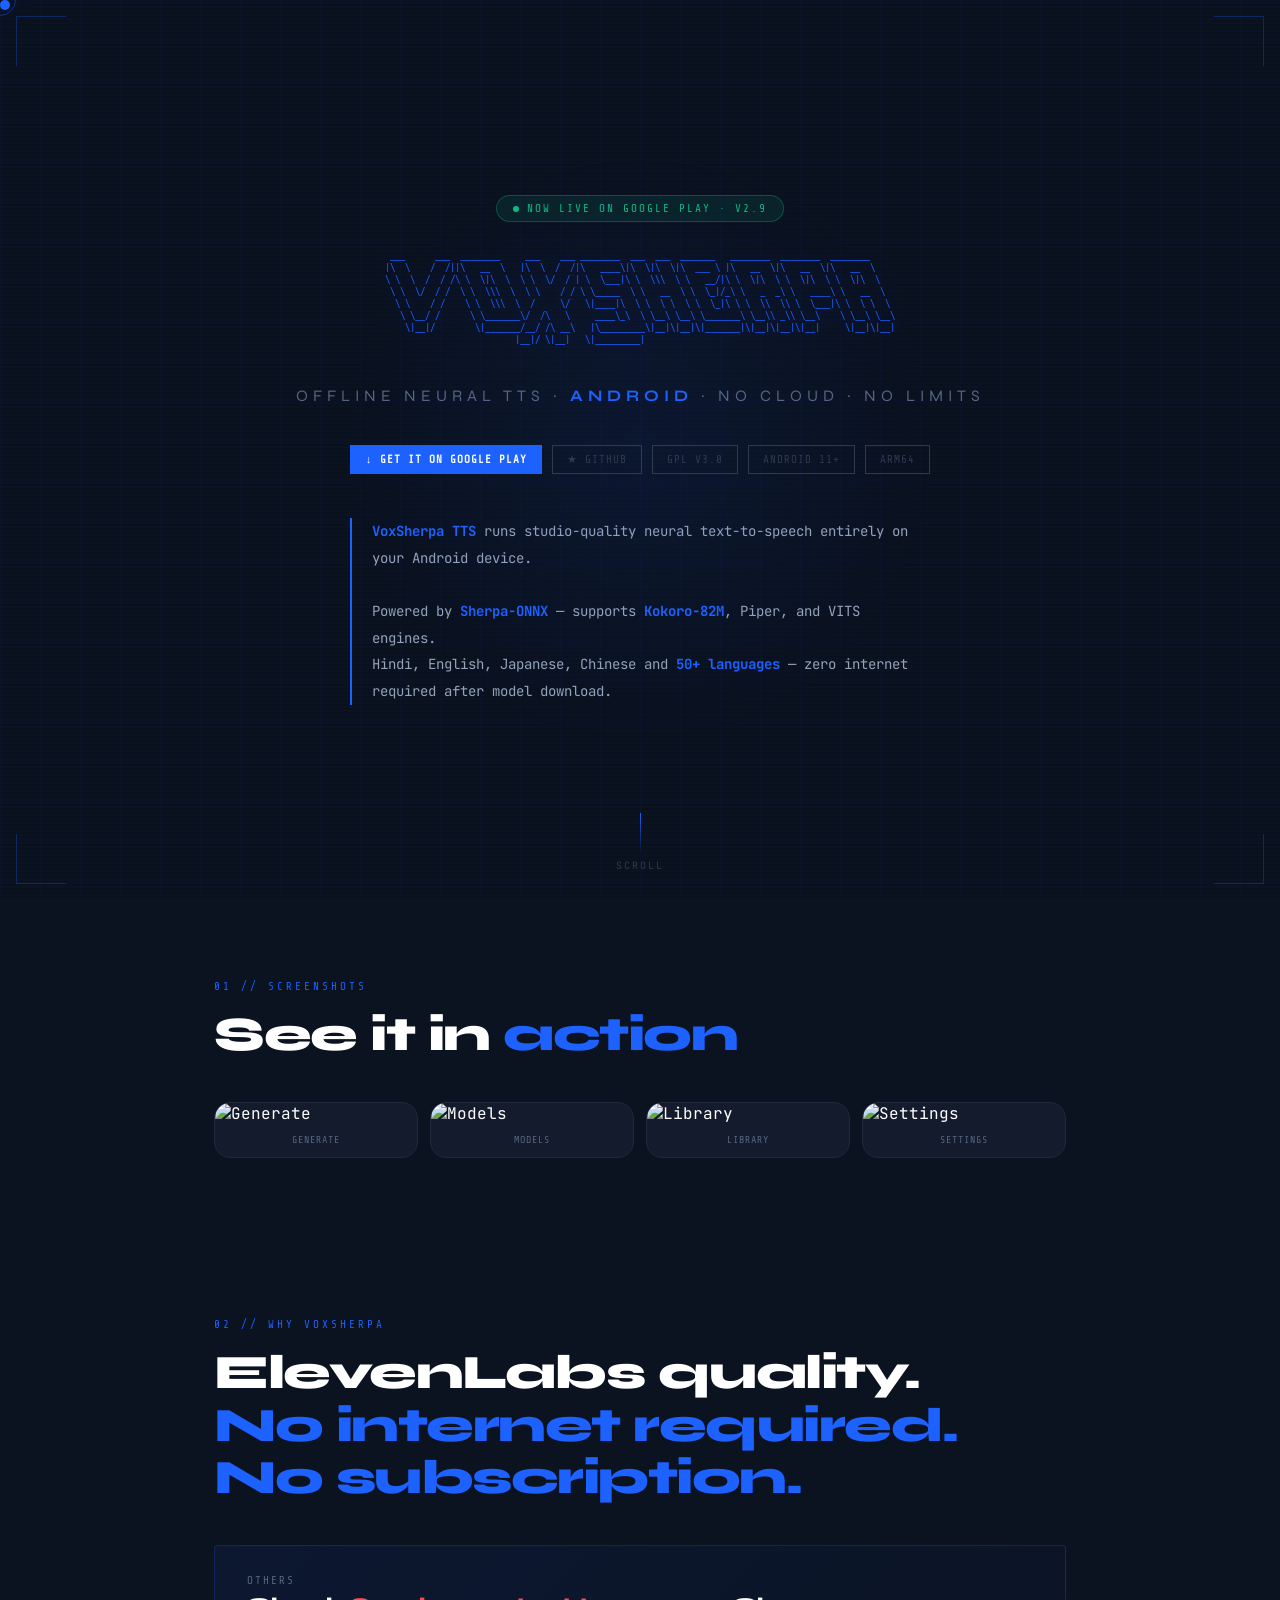
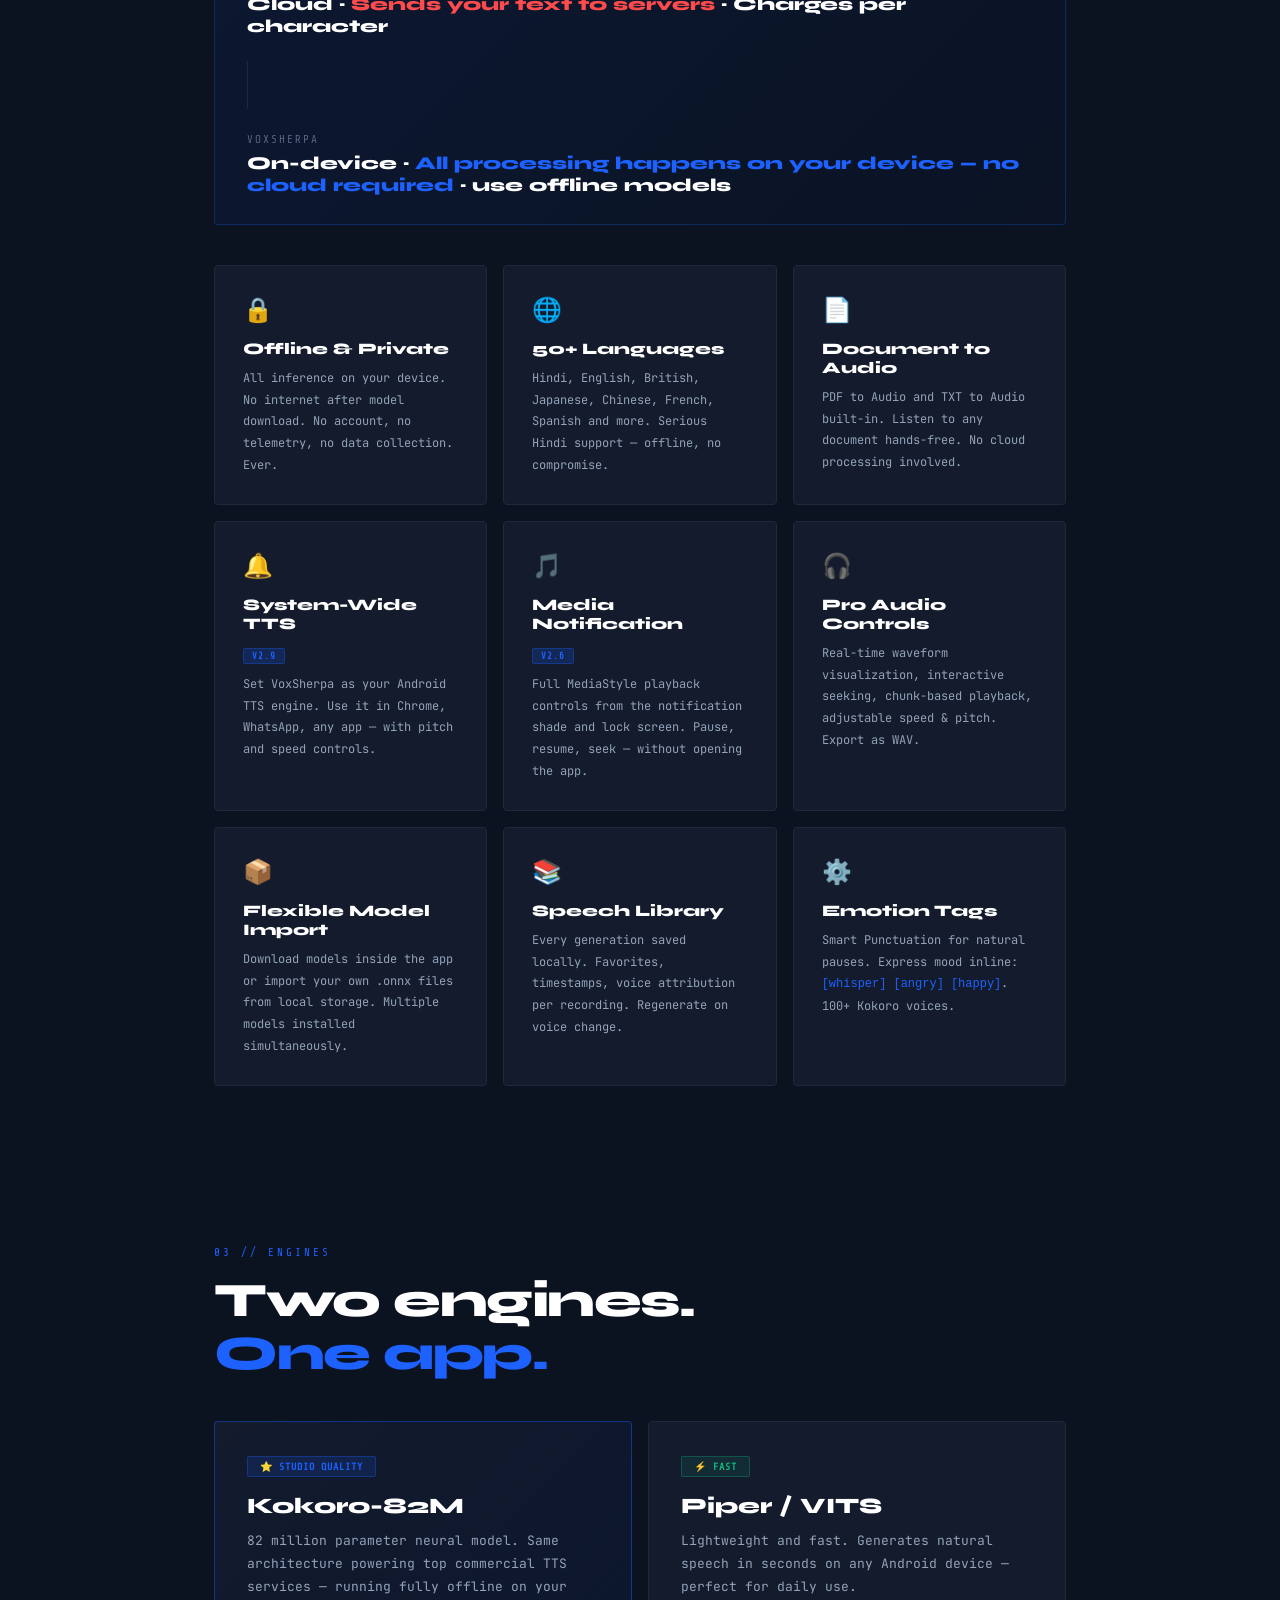
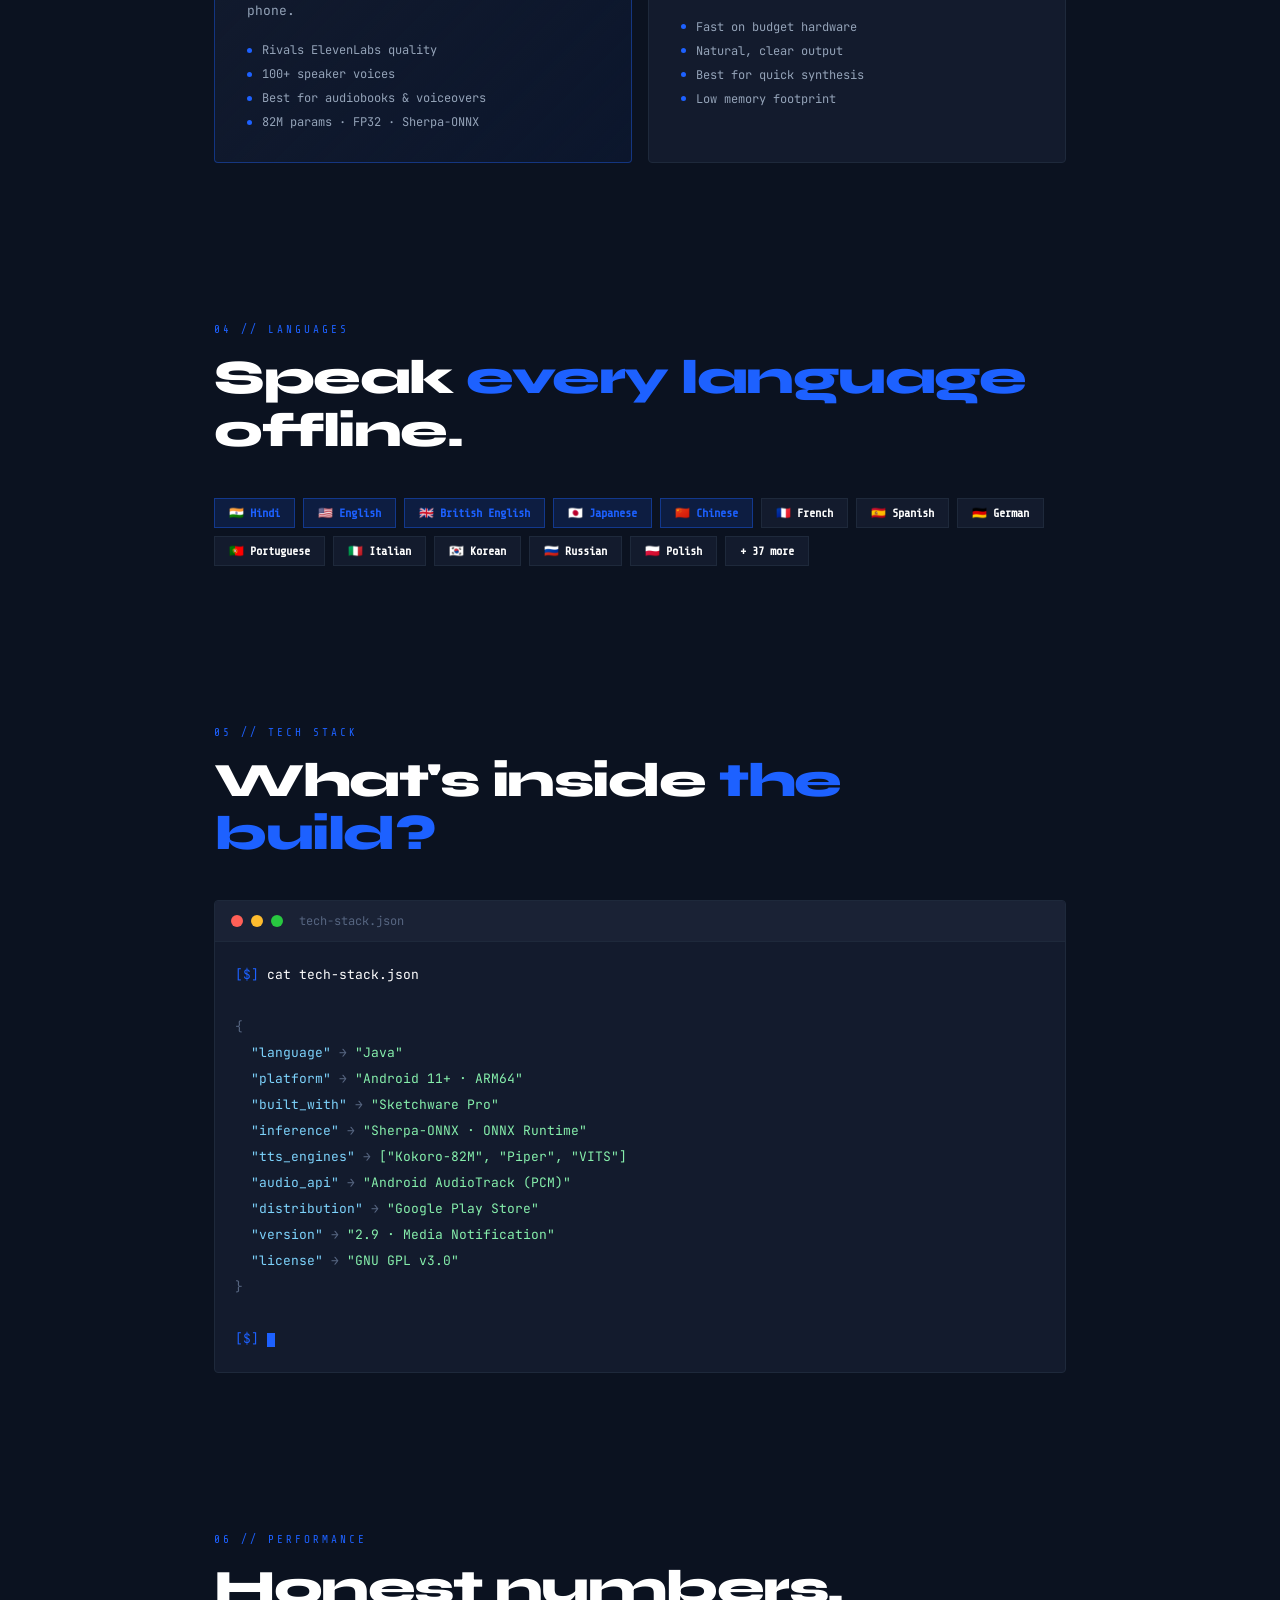
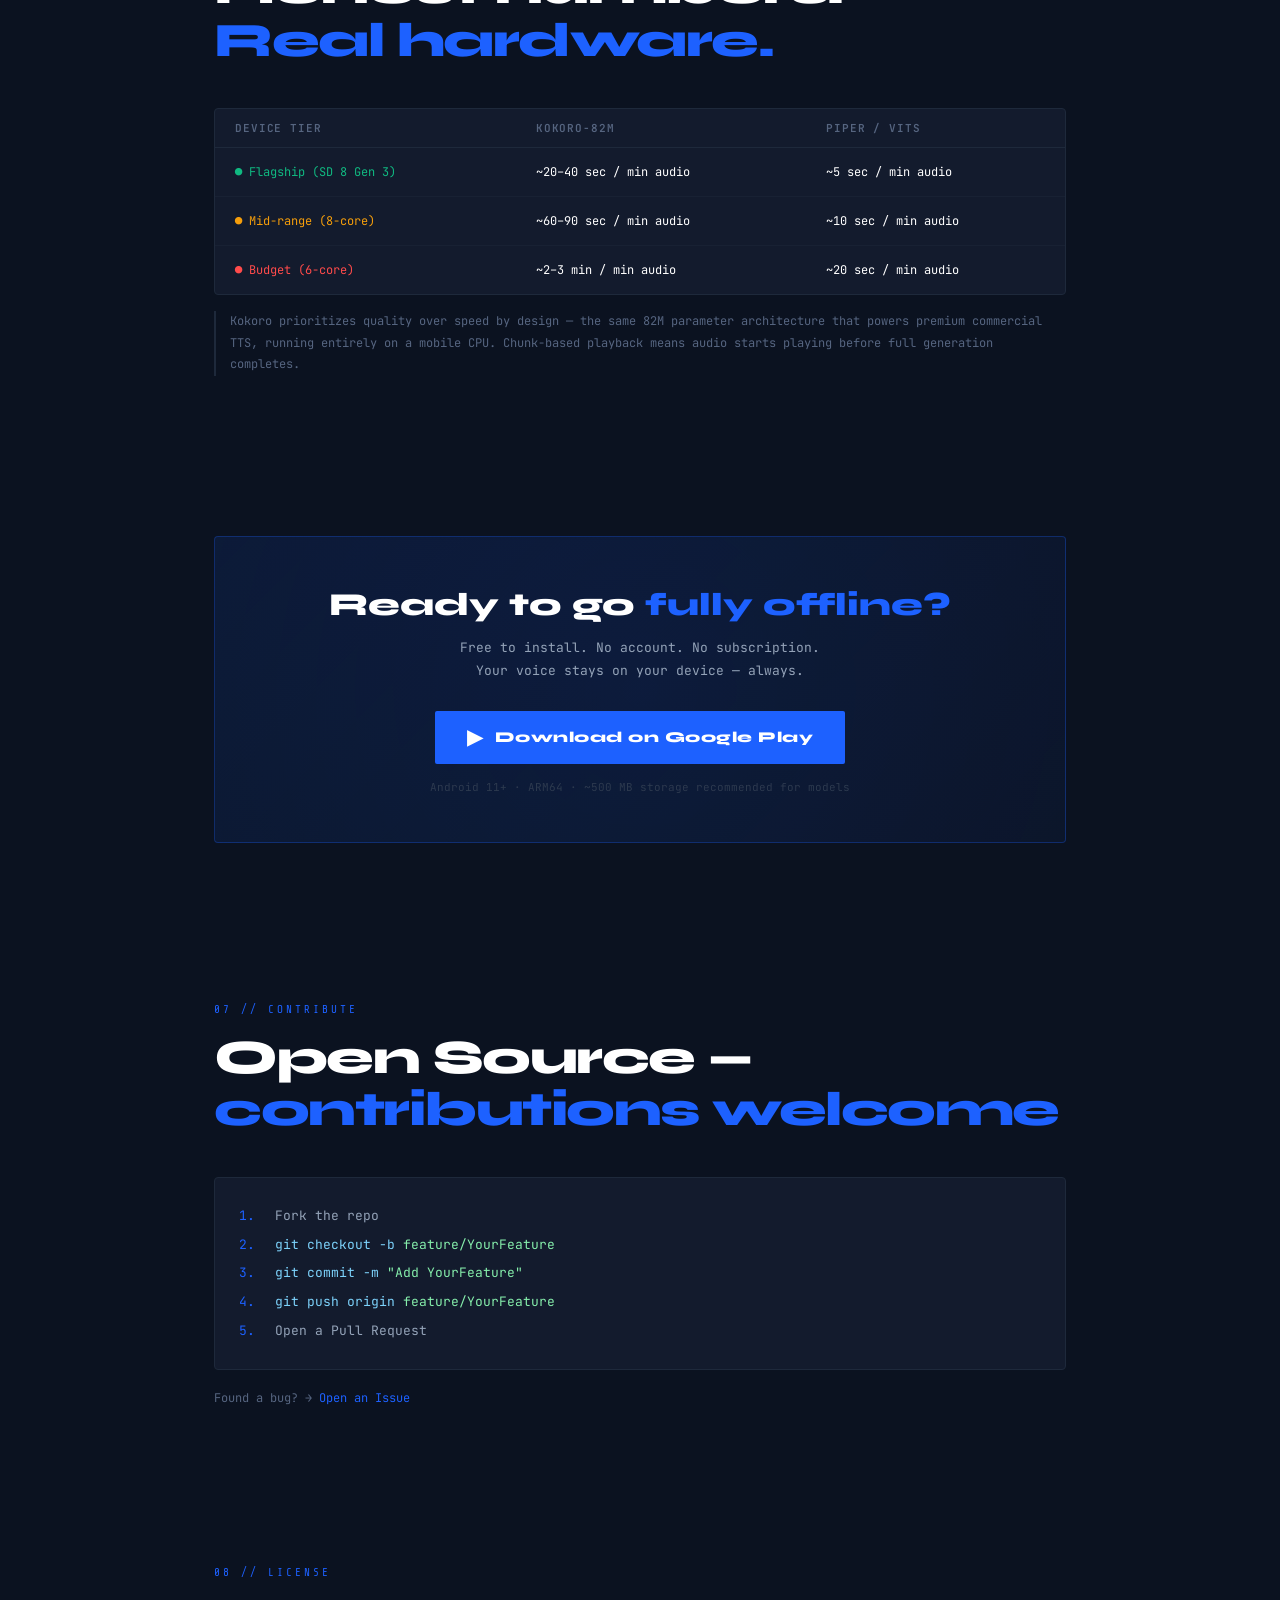
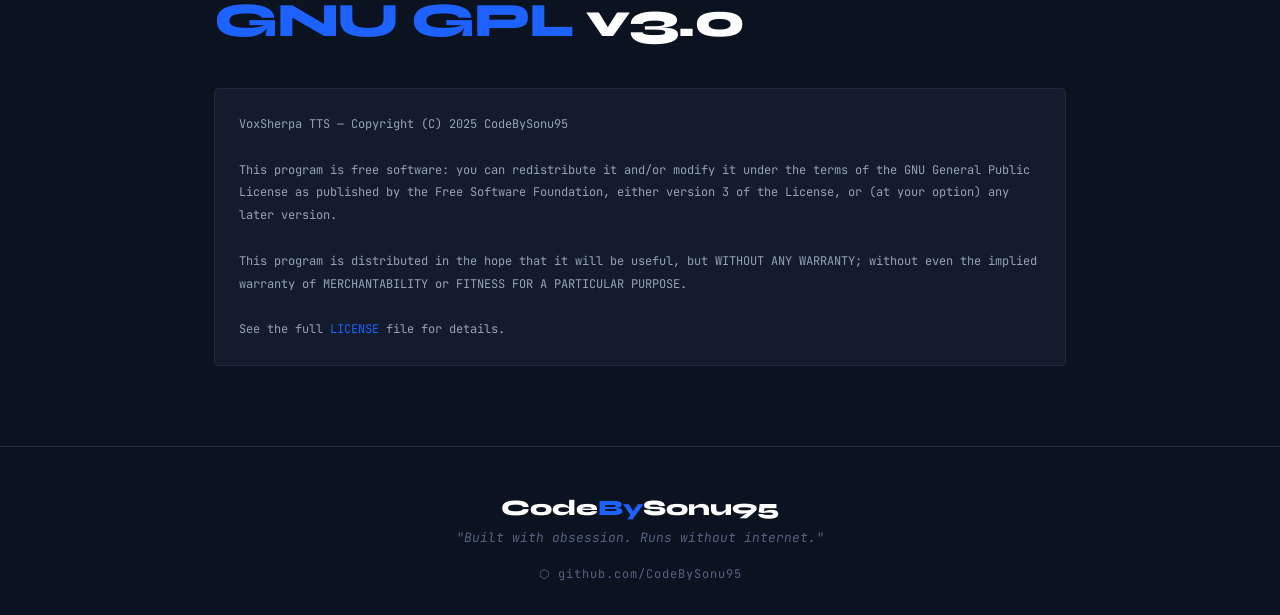
==== index.html @ 1a9b661a "Merge pull request #24 from CodeBySonu95/main Sync with main" ====
<!DOCTYPE html>
<html lang="en">
<head>
<meta charset="UTF-8">
<meta name="viewport" content="width=device-width, initial-scale=1.0">
<title>VoxSherpa TTS — Best Offline Neural TTS for Android</title>
<link href="https://fonts.googleapis.com/css2?family=Share+Tech+Mono&family=Syne:wght@400;700;800&family=JetBrains+Mono:wght@300;400;700&display=swap" rel="stylesheet">
<style>
  :root {
    --bg:         #0B1220;
    --bg2:        #131B2D;
    --surface:    #1A2235;
    --border:     #1E293B;
    --blue:       #1D61FF;
    --blue-dim:   rgba(29,97,255,0.15);
    --blue-glow:  0 0 24px rgba(29,97,255,0.4);
    --text:       #FFFFFF;
    --text-mid:   #94A3B8;
    --text-dim:   #566580;
    --text-dark:  #2D3A4F;
    --green:      #10b981;
    --amber:      #f59e0b;
  }

  * { margin:0; padding:0; box-sizing:border-box; }
  html { scroll-behavior:smooth; }

  body {
    background: var(--bg);
    color: var(--text);
    font-family: 'JetBrains Mono', monospace;
    overflow-x: hidden;
    cursor: none;
  }

  /* CURSOR */
  .cursor {
    width:10px; height:10px;
    background: var(--blue);
    border-radius:50%;
    position:fixed; pointer-events:none; z-index:9999;
    transition:transform 0.1s;
    box-shadow: var(--blue-glow);
  }
  .cursor-ring {
    width:32px; height:32px;
    border:1px solid rgba(29,97,255,0.4);
    border-radius:50%;
    position:fixed; pointer-events:none; z-index:9998;
    transition:all 0.15s ease;
  }

  /* GRID BG */
  body::before {
    content:'';
    position:fixed; inset:0;
    background-image:
      linear-gradient(rgba(29,97,255,0.04) 1px, transparent 1px),
      linear-gradient(90deg, rgba(29,97,255,0.04) 1px, transparent 1px);
    background-size:40px 40px;
    pointer-events:none; z-index:0;
  }

  /* SCANLINES */
  body::after {
    content:'';
    position:fixed; inset:0;
    background: repeating-linear-gradient(
      0deg, transparent, transparent 2px,
      rgba(0,0,0,0.05) 2px, rgba(0,0,0,0.05) 4px
    );
    pointer-events:none; z-index:1;
  }

  .container { max-width:900px; margin:0 auto; padding:0 24px; position:relative; z-index:2; }

  /* CORNERS */
  .corner { position:fixed; width:50px; height:50px; pointer-events:none; z-index:3; }
  .corner-tl { top:16px; left:16px;  border-top:1px solid rgba(29,97,255,0.3); border-left:1px solid rgba(29,97,255,0.3); }
  .corner-tr { top:16px; right:16px; border-top:1px solid rgba(29,97,255,0.3); border-right:1px solid rgba(29,97,255,0.3); }
  .corner-bl { bottom:16px; left:16px;  border-bottom:1px solid rgba(29,97,255,0.3); border-left:1px solid rgba(29,97,255,0.3); }
  .corner-br { bottom:16px; right:16px; border-bottom:1px solid rgba(29,97,255,0.3); border-right:1px solid rgba(29,97,255,0.3); }

  /* HERO */
  .hero {
    min-height:100vh;
    display:flex; flex-direction:column;
    align-items:center; justify-content:center;
    text-align:center; padding:60px 24px;
    position:relative; z-index:2;
  }
  .hero-glow {
    position:absolute;
    width:600px; height:600px;
    background:radial-gradient(circle, rgba(29,97,255,0.08) 0%, transparent 70%);
    top:50%; left:50%; transform:translate(-50%,-50%);
    pointer-events:none;
    animation:glowpulse 4s ease-in-out infinite;
  }
  @keyframes glowpulse {
    0%,100% { opacity:0.5; transform:translate(-50%,-50%) scale(1); }
    50%      { opacity:1;   transform:translate(-50%,-50%) scale(1.15); }
  }

  .ascii-art {
    font-family:'Share Tech Mono', monospace;
    font-size:clamp(5px, 1.1vw, 10px);
    color: var(--blue);
    line-height:1.2;
    text-shadow:0 0 12px rgba(29,97,255,0.6);
    white-space:pre;
    margin-bottom:28px;
    animation:flicker 9s ease-in-out infinite;
  }
  @keyframes flicker {
    0%,94%,100% { opacity:1; }
    95% { opacity:0.3; }
    96% { opacity:1; }
    97% { opacity:0.5; }
    98% { opacity:1; }
  }

  /* PLAY STORE LIVE PILL */
  .live-pill {
    display:inline-flex; align-items:center; gap:8px;
    background:rgba(16,185,129,0.1); border:1px solid rgba(16,185,129,0.3);
    color:var(--green); padding:6px 16px; border-radius:100px;
    font-size:11px; letter-spacing:2px; text-transform:uppercase;
    font-family:'Share Tech Mono',monospace;
    margin-bottom:28px;
  }
  .live-dot {
    width:6px; height:6px; border-radius:50%; background:var(--green);
    animation: livepulse 1.5s ease-in-out infinite;
  }
  @keyframes livepulse {
    0%,100% { opacity:1; transform:scale(1); box-shadow:0 0 0 0 rgba(16,185,129,0.4); }
    50%      { opacity:0.8; transform:scale(1.2); box-shadow:0 0 0 4px rgba(16,185,129,0); }
  }

  .tagline {
    font-family:'Syne', sans-serif;
    font-size:clamp(12px, 2.2vw, 16px);
    font-weight:400; color:var(--text-dim);
    letter-spacing:5px; text-transform:uppercase;
    margin-bottom:40px;
  }
  .tagline span { color:var(--blue); font-weight:700; }

  .badges { display:flex; flex-wrap:wrap; gap:10px; justify-content:center; margin-bottom:44px; }
  .badge {
    padding:7px 14px;
    border:1px solid var(--blue);
    color:var(--blue);
    font-family:'Share Tech Mono', monospace;
    font-size:11px; letter-spacing:1px; text-transform:uppercase;
    transition:all 0.3s; position:relative; overflow:hidden; background:transparent;
    text-decoration:none; display:inline-block;
  }
  .badge::before { content:''; position:absolute; inset:0; background:var(--blue); opacity:0; transition:opacity 0.3s; }
  .badge:hover::before { opacity:0.12; }
  .badge:hover { transform:translateY(-2px); box-shadow:var(--blue-glow); }
  .badge-primary {
    background:var(--blue); color:#fff; border-color:var(--blue);
    font-weight:700;
  }
  .badge-primary:hover { background:#1450e0; box-shadow:var(--blue-glow); }
  .badge-dim { border-color:var(--text-dark); color:var(--text-dark); }
  .badge-dim:hover { border-color:var(--blue); color:var(--blue); }
  .badge span { position:relative; z-index:1; }

  .hero-desc {
    max-width:580px; font-size:14px; line-height:1.9;
    color:var(--text-mid);
    border-left:2px solid var(--blue);
    padding-left:20px; text-align:left;
  }
  .hero-desc strong { color:var(--blue); }

  .scroll-hint {
    position:absolute; bottom:28px; left:50%; transform:translateX(-50%);
    display:flex; flex-direction:column; align-items:center; gap:6px;
    color:var(--text-dark); font-size:10px; letter-spacing:2px;
    animation:bounce 2s ease-in-out infinite;
  }
  @keyframes bounce { 0%,100%{transform:translateX(-50%) translateY(0)} 50%{transform:translateX(-50%) translateY(6px)} }
  .scroll-line { width:1px; height:40px; background:linear-gradient(to bottom, var(--blue), transparent); }

  /* SECTIONS */
  section { padding:80px 0; }
  .section-label {
    font-family:'Share Tech Mono', monospace;
    font-size:11px; color:var(--blue);
    letter-spacing:3px; text-transform:uppercase;
    margin-bottom:16px;
  }
  .section-title {
    font-family:'Syne', sans-serif;
    font-size:clamp(28px, 5vw, 48px);
    font-weight:800; letter-spacing:-1.5px;
    line-height:1.1; margin-bottom:40px;
  }
  .hl { color:var(--blue); }

  /* VS BANNER */
  .vs-banner {
    background: linear-gradient(135deg, rgba(29,97,255,0.08), rgba(29,97,255,0.02));
    border:1px solid rgba(29,97,255,0.25); border-radius:4px;
    padding:28px 32px; margin-bottom:40px;
    display:flex; align-items:center; gap:24px;
    flex-wrap:wrap;
  }
  .vs-label { font-family:'Share Tech Mono',monospace; font-size:11px; color:var(--text-dim); letter-spacing:2px; text-transform:uppercase; margin-bottom:6px; }
  .vs-val { font-family:'Syne',sans-serif; font-size:18px; font-weight:800; color:var(--text); }
  .vs-val span { color:var(--blue); }
  .vs-divider { width:1px; height:48px; background:var(--border); flex-shrink:0; }
  @media(max-width:600px){ .vs-divider{display:none;} .vs-banner{gap:16px;} }

  /* FEATURES */
  .features-grid { display:grid; grid-template-columns:repeat(auto-fit,minmax(260px,1fr)); gap:16px; }
  .feature-card {
    background:var(--bg2); border:1px solid var(--border);
    border-radius:4px; padding:28px;
    transition:border-color 0.3s, transform 0.3s;
    position:relative; overflow:hidden;
  }
  .feature-card::before {
    content:''; position:absolute; top:0; left:0; right:0; height:2px;
    background:linear-gradient(90deg, transparent, var(--blue), transparent);
    opacity:0; transition:opacity 0.3s;
  }
  .feature-card:hover { border-color:rgba(29,97,255,0.5); transform:translateY(-4px); }
  .feature-card:hover::before { opacity:1; }
  .feature-icon { font-size:24px; margin-bottom:14px; }
  .feature-title { font-family:'Syne',sans-serif; font-size:16px; font-weight:800; margin-bottom:10px; color:var(--text); }
  .feature-desc { font-size:12px; color:var(--text-mid); line-height:1.8; }
  .feature-new {
    display:inline-block; font-size:9px; font-weight:700; letter-spacing:1px;
    text-transform:uppercase; background:rgba(29,97,255,0.2); color:var(--blue);
    border:1px solid rgba(29,97,255,0.3); padding:2px 8px; border-radius:2px;
    margin-bottom:10px; font-family:'Share Tech Mono',monospace;
  }

  /* SCREENSHOTS */
  .screenshots-grid {
    display:grid;
    grid-template-columns:repeat(4,1fr);
    gap:12px;
    margin-top:8px;
  }
  @media(max-width:640px){ .screenshots-grid { grid-template-columns:repeat(2,1fr); } }
  .screenshot-frame {
    background:var(--bg2); border:1px solid var(--border);
    border-radius:16px; overflow:hidden;
    transition:transform 0.3s, border-color 0.3s, box-shadow 0.3s;
  }
  .screenshot-frame:hover {
    transform:translateY(-6px) scale(1.02);
    border-color:rgba(29,97,255,0.5);
    box-shadow:0 20px 40px rgba(0,0,0,0.4), 0 0 30px rgba(29,97,255,0.15);
  }
  .screenshot-frame img { width:100%; display:block; }
  .screenshot-label {
    text-align:center; padding:10px 6px 12px;
    font-size:10px; color:var(--text-dim);
    font-family:'Share Tech Mono',monospace;
    letter-spacing:1px; text-transform:uppercase;
  }

  /* TERMINAL */
  .terminal {
    background:var(--bg2); border:1px solid var(--border);
    border-radius:4px; overflow:hidden;
    font-family:'JetBrains Mono', monospace; font-size:13px;
  }
  .terminal-header {
    background:var(--surface); padding:12px 16px;
    display:flex; align-items:center; gap:8px;
    border-bottom:1px solid var(--border);
  }
  .dot { width:12px; height:12px; border-radius:50%; }
  .dot-r { background:#FF5F57; }
  .dot-y { background:#FEBC2E; }
  .dot-g { background:#28C840; }
  .terminal-title { margin-left:8px; font-size:12px; color:var(--text-dim); }
  .terminal-body { padding:20px; line-height:2; }
  .t-prompt { color:var(--blue); }
  .t-cmd    { color:var(--text); }
  .t-key    { color:#7DD3FC; }
  .t-val    { color:#86EFAC; }
  .t-dim    { color:var(--text-dim); }
  .type-cursor { display:inline-block; width:8px; height:14px; background:var(--blue); animation:blink 1s step-end infinite; vertical-align:middle; }
  @keyframes blink { 0%,100%{opacity:1} 50%{opacity:0} }

  /* ENGINES */
  .engines { display:grid; grid-template-columns:1fr 1fr; gap:16px; }
  @media(max-width:640px){ .engines { grid-template-columns:1fr; } }
  .engine-card {
    background:var(--bg2); border:1px solid var(--border);
    border-radius:4px; padding:32px;
  }
  .engine-card.featured { border-color:rgba(29,97,255,0.4); background:linear-gradient(135deg, var(--bg2), rgba(29,97,255,0.06)); }
  .engine-tag {
    display:inline-block; font-size:10px; font-weight:700;
    letter-spacing:0.1em; text-transform:uppercase;
    padding:4px 12px; border-radius:2px; margin-bottom:16px;
    font-family:'Share Tech Mono',monospace;
  }
  .engine-tag.premium { background:var(--blue-dim); color:var(--blue); border:1px solid rgba(29,97,255,0.3); }
  .engine-tag.fast    { background:rgba(16,185,129,0.1); color:#10b981; border:1px solid rgba(16,185,129,0.3); }
  .engine-card h3 { font-family:'Syne',sans-serif; font-size:22px; font-weight:800; margin-bottom:10px; }
  .engine-card p  { font-size:13px; color:var(--text-mid); line-height:1.8; margin-bottom:20px; }
  .engine-meta { display:flex; flex-direction:column; gap:8px; }
  .engine-stat { display:flex; align-items:center; gap:10px; font-size:12px; color:var(--text-mid); }
  .engine-stat-dot { width:5px; height:5px; border-radius:50%; background:var(--blue); flex-shrink:0; }

  /* LANGUAGES */
  .lang-grid { display:flex; flex-wrap:wrap; gap:8px; margin-top:8px; }
  .lang-chip {
    background:var(--bg2); border:1px solid var(--border);
    padding:7px 14px; font-size:12px; font-weight:600;
    font-family:'Share Tech Mono',monospace;
    transition:border-color 0.2s, background 0.2s;
  }
  .lang-chip:hover { border-color:rgba(29,97,255,0.4); background:var(--blue-dim); }
  .lang-chip.hi { border-color:rgba(29,97,255,0.4); color:var(--blue); background:var(--blue-dim); }

  /* PERF TABLE */
  .perf-wrap { background:var(--bg2); border:1px solid var(--border); border-radius:4px; overflow:hidden; }
  .perf-table { width:100%; border-collapse:collapse; font-family:'JetBrains Mono',monospace; }
  .perf-table th { text-align:left; padding:12px 20px; font-size:11px; color:var(--text-dim); font-weight:600; letter-spacing:0.08em; text-transform:uppercase; border-bottom:1px solid var(--border); }
  .perf-table td { padding:16px 20px; font-size:12px; border-bottom:1px solid rgba(30,41,59,0.5); }
  .perf-table tr:last-child td { border-bottom:none; }
  .perf-table tbody tr:hover { background:rgba(29,97,255,0.04); }
  .tier { display:flex; align-items:center; gap:10px; font-weight:600; }
  .td-g { color:#10b981; } .td-y { color:#f59e0b; } .td-r { color:#FF4B4B; }

  /* PLAY STORE CTA */
  .play-cta {
    background:linear-gradient(135deg, rgba(29,97,255,0.1), rgba(29,97,255,0.04));
    border:1px solid rgba(29,97,255,0.3); border-radius:4px;
    padding:48px 40px; text-align:center; position:relative; overflow:hidden;
  }
  .play-cta::before {
    content:''; position:absolute; top:-50%; left:-50%; width:200%; height:200%;
    background:radial-gradient(circle at center, rgba(29,97,255,0.06) 0%, transparent 60%);
    pointer-events:none;
  }
  .play-cta h3 { font-family:'Syne',sans-serif; font-size:32px; font-weight:800; margin-bottom:12px; position:relative; }
  .play-cta p { color:var(--text-mid); font-size:13px; margin-bottom:28px; line-height:1.8; position:relative; }
  .play-btn {
    display:inline-flex; align-items:center; gap:12px;
    background:var(--blue); color:#fff;
    padding:14px 32px; font-family:'Syne',sans-serif; font-size:15px; font-weight:800;
    letter-spacing:0.5px; border:none; cursor:pointer;
    transition:all 0.3s; text-decoration:none; position:relative;
    border-radius:2px;
  }
  .play-btn:hover { background:#1450e0; transform:translateY(-3px); box-shadow:0 12px 40px rgba(29,97,255,0.4); text-decoration:none; color:#fff; }
  .play-btn-icon { font-size:20px; }
  .play-note { margin-top:16px; font-size:11px; color:var(--text-dark); position:relative; }

  /* STEPS */
  .steps { display:flex; flex-direction:column; gap:0; }
  .step {
    display:flex; gap:24px; align-items:flex-start;
    padding:24px 0; border-bottom:1px solid var(--border);
  }
  .step:last-child { border-bottom:none; }
  .step-num {
    font-family:'Syne',sans-serif; font-size:36px; font-weight:800;
    color:var(--blue); opacity:0.3; flex-shrink:0; width:56px; line-height:1;
    transition:opacity 0.3s;
  }
  .step:hover .step-num { opacity:1; }
  .step-content h3 { font-family:'Syne',sans-serif; font-size:18px; font-weight:800; margin-bottom:8px; }
  .step-content p  { font-size:13px; color:var(--text-mid); line-height:1.8; }
  .step-content code { color:var(--blue); background:var(--blue-dim); padding:2px 6px; border-radius:2px; }

  /* CONTRIB */
  .contrib-block {
    background:var(--bg2); border:1px solid var(--border);
    border-radius:4px; padding:24px;
    font-size:13px; line-height:2.2; color:var(--text-mid);
  }
  .c-num { color:var(--blue); margin-right:12px; }
  .c-cmd { color:#7DD3FC; }
  .c-str { color:#86EFAC; }

  /* LICENSE */
  .license-block {
    background:var(--bg2); border:1px solid var(--border); border-radius:4px;
    padding:24px; font-size:12px; line-height:1.9; color:var(--text-mid);
  }
  .license-block a { color:var(--blue); }

  /* REVEAL */
  .reveal { opacity:0; transform:translateY(28px); transition:opacity 0.7s ease, transform 0.7s ease; }
  .reveal.visible { opacity:1; transform:translateY(0); }

  /* FOOTER */
  footer { padding:48px 0 32px; border-top:1px solid var(--border); text-align:center; position:relative; z-index:2; }
  .footer-name { font-family:'Syne',sans-serif; font-size:22px; font-weight:800; margin-bottom:8px; }
  .footer-name span { color:var(--blue); }
  .footer-quote { font-size:13px; color:var(--text-dim); margin-bottom:16px; font-style:italic; }
  .footer-link { color:var(--text-dim); text-decoration:none; font-size:12px; letter-spacing:1px; transition:color 0.2s; }
  .footer-link:hover { color:var(--blue); }

  a { color:var(--blue); text-decoration:none; }
  a:hover { text-decoration:underline; }
</style>
</head>
<body>

<div class="cursor" id="cursor"></div>
<div class="cursor-ring" id="cursorRing"></div>
<div class="corner corner-tl"></div>
<div class="corner corner-tr"></div>
<div class="corner corner-bl"></div>
<div class="corner corner-br"></div>

<!-- HERO -->
<div class="hero">
  <div class="hero-glow"></div>

  <div class="live-pill">
    <div class="live-dot"></div>
    Now Live on Google Play · V2.9
  </div>

  <pre class="ascii-art">
 ___      ___  ________     ___    ___ ________  ___  ___  _______   ________  ________  ________     
|\  \    /  /||\   __  \   |\  \  /  /|\   ____\|\  \|\  \|\  ___ \ |\   __  \|\   __  \|\   __  \    
\ \  \  /  / /\ \  \|\  \  \ \  \/  / | \  \___|\ \  \\\  \ \   __/|\ \  \|\  \ \  \|\  \ \  \|\  \   
 \ \  \/  / /  \ \  \\\  \  \ \    / / \ \_____  \ \   __  \ \  \_|/_\ \   _  _\ \   ____\ \   __  \  
  \ \    / /    \ \  \\\  \  /     \/   \|____|\  \ \  \ \  \ \  \_|\ \ \  \\  \\ \  \___|\ \  \ \  \ 
   \ \__/ /      \ \_______\/  /\   \     ____\_\  \ \__\ \__\ \_______\ \__\\ _\\ \__\    \ \__\ \__\
    \|__|/        \|_______/__/ /\ __\   |\_________\|__|\|__|\|_______|\|__|\|__|\|__|     \|__|\|__|
                           |__|/ \|__|   \|_________|                                                   
  </pre>

  <p class="tagline">Offline Neural TTS · <span>Android</span> · No Cloud · No Limits</p>

  <div class="badges">
    <a href="https://play.google.com/store/apps/details?id=com.CodeBySonu.VoxSherpa" class="badge badge-primary"><span>↓ Get it on Google Play</span></a>
    <a href="https://github.com/CodeBySonu95/VoxSherpa-TTS" class="badge badge-dim"><span>★ GitHub</span></a>
    <span class="badge badge-dim"><span>GPL v3.0</span></span>
    <span class="badge badge-dim"><span>Android 11+</span></span>
    <span class="badge badge-dim"><span>ARM64</span></span>
  </div>

  <p class="hero-desc">
    <strong>VoxSherpa TTS</strong> runs studio-quality neural text-to-speech entirely on your Android device.<br><br>
    Powered by <strong>Sherpa-ONNX</strong> — supports <strong>Kokoro-82M</strong>, Piper, and VITS engines.<br>
    Hindi, English, Japanese, Chinese and <strong>50+ languages</strong> — zero internet required after model download.
  </p>

  <div class="scroll-hint">
    <div class="scroll-line"></div>
    SCROLL
  </div>
</div>

<!-- SCREENSHOTS -->
<section>
  <div class="container">
    <div class="section-label reveal">01 // SCREENSHOTS</div>
    <h2 class="section-title reveal">See it in <span class="hl">action</span></h2>
    <div class="screenshots-grid reveal">
      <div class="screenshot-frame">
        <img src="https://raw.githubusercontent.com/CodeBySonu95/VoxSherpa-TTS/main/fastlane/metadata/android/en-US/images/phoneScreenshots/1.jpg" alt="Generate">
        <div class="screenshot-label">Generate</div>
      </div>
      <div class="screenshot-frame">
        <img src="https://raw.githubusercontent.com/CodeBySonu95/VoxSherpa-TTS/main/fastlane/metadata/android/en-US/images/phoneScreenshots/2.jpg" alt="Models">
        <div class="screenshot-label">Models</div>
      </div>
      <div class="screenshot-frame">
        <img src="https://raw.githubusercontent.com/CodeBySonu95/VoxSherpa-TTS/main/fastlane/metadata/android/en-US/images/phoneScreenshots/3.jpg" alt="Library">
        <div class="screenshot-label">Library</div>
      </div>
      <div class="screenshot-frame">
        <img src="https://raw.githubusercontent.com/CodeBySonu95/VoxSherpa-TTS/main/fastlane/metadata/android/en-US/images/phoneScreenshots/4.jpg" alt="Settings">
        <div class="screenshot-label">Settings</div>
      </div>
    </div>
  </div>
</section>

<!-- WHY VOXSHERPA -->
<section>
  <div class="container">
    <div class="section-label reveal">02 // WHY VOXSHERPA</div>
    <h2 class="section-title reveal">ElevenLabs quality.<br/><span class="hl">No internet required. No subscription.</span></h2>

    <div class="vs-banner reveal">
      <div>
        <div class="vs-label">Others</div>
        <div class="vs-val">Cloud · <span style="color:#FF4B4B">Sends your text to servers</span> · Charges per character</div>
      </div>
      <div class="vs-divider"></div>
      <div>
        <div class="vs-label">VoxSherpa</div>
        <div class="vs-val">On-device · <span>All processing happens on your device — no cloud required</span> · use offline models</div>
      </div>
    </div>

    <div class="features-grid">

      <div class="feature-card reveal">
        <div class="feature-icon">🔒</div>
        <div class="feature-title">Offline & Private</div>
        <div class="feature-desc">All inference on your device. No internet after model download. No account, no telemetry, no data collection. Ever.</div>
      </div>

      <div class="feature-card reveal">
        <div class="feature-icon">🌐</div>
        <div class="feature-title">50+ Languages</div>
        <div class="feature-desc">Hindi, English, British, Japanese, Chinese, French, Spanish and more. Serious Hindi support — offline, no compromise.</div>
      </div>

      <div class="feature-card reveal">
        <div class="feature-icon">📄</div>
        <div class="feature-title">Document to Audio</div>
        <div class="feature-desc">PDF to Audio and TXT to Audio built-in. Listen to any document hands-free. No cloud processing involved.</div>
      </div>

      <div class="feature-card reveal">
        <div class="feature-icon">🔔</div>
        <div class="feature-title">System-Wide TTS</div>
        <div class="feature-new">V2.9</div>
        <div class="feature-desc">Set VoxSherpa as your Android TTS engine. Use it in Chrome, WhatsApp, any app — with pitch and speed controls.</div>
      </div>

      <div class="feature-card reveal">
        <div class="feature-icon">🎵</div>
        <div class="feature-title">Media Notification</div>
        <div class="feature-new">V2.6</div>
        <div class="feature-desc">Full MediaStyle playback controls from the notification shade and lock screen. Pause, resume, seek — without opening the app.</div>
      </div>

      <div class="feature-card reveal">
        <div class="feature-icon">🎧</div>
        <div class="feature-title">Pro Audio Controls</div>
        <div class="feature-desc">Real-time waveform visualization, interactive seeking, chunk-based playback, adjustable speed & pitch. Export as WAV.</div>
      </div>

      <div class="feature-card reveal">
        <div class="feature-icon">📦</div>
        <div class="feature-title">Flexible Model Import</div>
        <div class="feature-desc">Download models inside the app or import your own .onnx files from local storage. Multiple models installed simultaneously.</div>
      </div>

      <div class="feature-card reveal">
        <div class="feature-icon">📚</div>
        <div class="feature-title">Speech Library</div>
        <div class="feature-desc">Every generation saved locally. Favorites, timestamps, voice attribution per recording. Regenerate on voice change.</div>
      </div>

      <div class="feature-card reveal">
        <div class="feature-icon">⚙️</div>
        <div class="feature-title">Emotion Tags</div>
        <div class="feature-desc">Smart Punctuation for natural pauses. Express mood inline: <code style="color:var(--blue)">[whisper]</code> <code style="color:var(--blue)">[angry]</code> <code style="color:var(--blue)">[happy]</code>. 100+ Kokoro voices.</div>
      </div>

    </div>
  </div>
</section>

<!-- ENGINES -->
<section>
  <div class="container">
    <div class="section-label reveal">03 // ENGINES</div>
    <h2 class="section-title reveal">Two engines.<br/><span class="hl">One app.</span></h2>
    <div class="engines reveal">
      <div class="engine-card featured">
        <div class="engine-tag premium">⭐ Studio Quality</div>
        <h3>Kokoro-82M</h3>
        <p>82 million parameter neural model. Same architecture powering top commercial TTS services — running fully offline on your phone.</p>
        <div class="engine-meta">
          <div class="engine-stat"><div class="engine-stat-dot"></div>Rivals ElevenLabs quality</div>
          <div class="engine-stat"><div class="engine-stat-dot"></div>100+ speaker voices</div>
          <div class="engine-stat"><div class="engine-stat-dot"></div>Best for audiobooks & voiceovers</div>
          <div class="engine-stat"><div class="engine-stat-dot"></div>82M params · FP32 · Sherpa-ONNX</div>
        </div>
      </div>
      <div class="engine-card">
        <div class="engine-tag fast">⚡ Fast</div>
        <h3>Piper / VITS</h3>
        <p>Lightweight and fast. Generates natural speech in seconds on any Android device — perfect for daily use.</p>
        <div class="engine-meta">
          <div class="engine-stat"><div class="engine-stat-dot"></div>Fast on budget hardware</div>
          <div class="engine-stat"><div class="engine-stat-dot"></div>Natural, clear output</div>
          <div class="engine-stat"><div class="engine-stat-dot"></div>Best for quick synthesis</div>
          <div class="engine-stat"><div class="engine-stat-dot"></div>Low memory footprint</div>
        </div>
      </div>
    </div>
  </div>
</section>

<!-- LANGUAGES -->
<section>
  <div class="container">
    <div class="section-label reveal">04 // LANGUAGES</div>
    <h2 class="section-title reveal">Speak <span class="hl">every language</span><br/>offline.</h2>
    <div class="lang-grid reveal">
      <span class="lang-chip hi">🇮🇳 Hindi</span>
      <span class="lang-chip hi">🇺🇸 English</span>
      <span class="lang-chip hi">🇬🇧 British English</span>
      <span class="lang-chip hi">🇯🇵 Japanese</span>
      <span class="lang-chip hi">🇨🇳 Chinese</span>
      <span class="lang-chip">🇫🇷 French</span>
      <span class="lang-chip">🇪🇸 Spanish</span>
      <span class="lang-chip">🇩🇪 German</span>
      <span class="lang-chip">🇵🇹 Portuguese</span>
      <span class="lang-chip">🇮🇹 Italian</span>
      <span class="lang-chip">🇰🇷 Korean</span>
      <span class="lang-chip">🇷🇺 Russian</span>
      <span class="lang-chip">🇵🇱 Polish</span>
      <span class="lang-chip">+ 37 more</span>
    </div>
  </div>
</section>

<!-- TECH STACK -->
<section>
  <div class="container">
    <div class="section-label reveal">05 // TECH STACK</div>
    <h2 class="section-title reveal">What's inside <span class="hl">the build?</span></h2>
    <div class="terminal reveal">
      <div class="terminal-header">
        <div class="dot dot-r"></div>
        <div class="dot dot-y"></div>
        <div class="dot dot-g"></div>
        <span class="terminal-title">tech-stack.json</span>
      </div>
      <div class="terminal-body">
        <div><span class="t-prompt">[$] </span><span class="t-cmd">cat tech-stack.json</span></div>
        <div>&nbsp;</div>
        <div><span class="t-dim">{</span></div>
        <div>&nbsp;&nbsp;<span class="t-key">"language"</span><span class="t-dim">      →  </span><span class="t-val">"Java"</span></div>
        <div>&nbsp;&nbsp;<span class="t-key">"platform"</span><span class="t-dim">      →  </span><span class="t-val">"Android 11+  ·  ARM64"</span></div>
        <div>&nbsp;&nbsp;<span class="t-key">"built_with"</span><span class="t-dim">    →  </span><span class="t-val">"Sketchware Pro"</span></div>
        <div>&nbsp;&nbsp;<span class="t-key">"inference"</span><span class="t-dim">     →  </span><span class="t-val">"Sherpa-ONNX · ONNX Runtime"</span></div>
        <div>&nbsp;&nbsp;<span class="t-key">"tts_engines"</span><span class="t-dim">   →  </span><span class="t-val">["Kokoro-82M", "Piper", "VITS"]</span></div>
        <div>&nbsp;&nbsp;<span class="t-key">"audio_api"</span><span class="t-dim">     →  </span><span class="t-val">"Android AudioTrack (PCM)"</span></div>
        <div>&nbsp;&nbsp;<span class="t-key">"distribution"</span><span class="t-dim">  →  </span><span class="t-val">"Google Play Store"</span></div>
        <div>&nbsp;&nbsp;<span class="t-key">"version"</span><span class="t-dim">       →  </span><span class="t-val">"2.9  ·  Media Notification"</span></div>
        <div>&nbsp;&nbsp;<span class="t-key">"license"</span><span class="t-dim">       →  </span><span class="t-val">"GNU GPL v3.0"</span></div>
        <div><span class="t-dim">}</span></div>
        <div>&nbsp;</div>
        <div><span class="t-prompt">[$] </span><span class="type-cursor"></span></div>
      </div>
    </div>
  </div>
</section>

<!-- PERFORMANCE -->
<section>
  <div class="container">
    <div class="section-label reveal">06 // PERFORMANCE</div>
    <h2 class="section-title reveal">Honest numbers.<br/><span class="hl">Real hardware.</span></h2>
    <div class="perf-wrap reveal">
      <table class="perf-table">
        <thead>
          <tr>
            <th>Device Tier</th>
            <th>Kokoro-82M</th>
            <th>Piper / VITS</th>
          </tr>
        </thead>
        <tbody>
          <tr>
            <td><span class="td-g">● Flagship (SD 8 Gen 3)</span></td>
            <td>~20–40 sec / min audio</td>
            <td>~5 sec / min audio</td>
          </tr>
          <tr>
            <td><span class="td-y">● Mid-range (8-core)</span></td>
            <td>~60–90 sec / min audio</td>
            <td>~10 sec / min audio</td>
          </tr>
          <tr>
            <td><span class="td-r">● Budget (6-core)</span></td>
            <td>~2–3 min / min audio</td>
            <td>~20 sec / min audio</td>
          </tr>
        </tbody>
      </table>
    </div>
    <p style="margin-top:16px; font-size:12px; color:var(--text-dim); border-left:2px solid var(--border); padding-left:14px; line-height:1.8;">
      Kokoro prioritizes quality over speed by design — the same 82M parameter architecture that powers premium commercial TTS, running entirely on a mobile CPU. Chunk-based playback means audio starts playing before full generation completes.
    </p>
  </div>
</section>

<!-- PLAY STORE CTA -->
<section>
  <div class="container">
    <div class="play-cta reveal">
      <h3>Ready to go <span class="hl">fully offline?</span></h3>
      <p>Free to install. No account. No subscription.<br/>Your voice stays on your device — always.</p>
      <a href="https://play.google.com/store/apps/details?id=com.CodeBySonu.VoxSherpa" class="play-btn">
        <span class="play-btn-icon">▶</span>
        Download on Google Play
      </a>
      <div class="play-note">Android 11+ · ARM64 · ~500 MB storage recommended for models</div>
    </div>
  </div>
</section>

<!-- CONTRIBUTE -->
<section>
  <div class="container">
    <div class="section-label reveal">07 // CONTRIBUTE</div>
    <h2 class="section-title reveal">Open Source —<br/><span class="hl">contributions welcome</span></h2>
    <div class="contrib-block reveal">
      <div><span class="c-num">1.</span> Fork the repo</div>
      <div><span class="c-num">2.</span> <span class="c-cmd">git checkout -b</span> <span class="c-str">feature/YourFeature</span></div>
      <div><span class="c-num">3.</span> <span class="c-cmd">git commit -m</span> <span class="c-str">"Add YourFeature"</span></div>
      <div><span class="c-num">4.</span> <span class="c-cmd">git push origin</span> <span class="c-str">feature/YourFeature</span></div>
      <div><span class="c-num">5.</span> Open a Pull Request</div>
    </div>
    <p style="margin-top:20px;font-size:12px;color:var(--text-dim)">
      Found a bug? → <a href="https://github.com/CodeBySonu95/VoxSherpa-TTS/issues">Open an Issue</a>
    </p>
  </div>
</section>

<!-- LICENSE -->
<section>
  <div class="container">
    <div class="section-label reveal">08 // LICENSE</div>
    <h2 class="section-title reveal"><span class="hl">GNU GPL</span> v3.0</h2>
    <div class="license-block reveal">
      VoxSherpa TTS — Copyright (C) 2025 CodeBySonu95<br><br>
      This program is free software: you can redistribute it and/or modify it under the terms of the GNU General Public License as published by the Free Software Foundation, either version 3 of the License, or (at your option) any later version.<br><br>
      This program is distributed in the hope that it will be useful, but WITHOUT ANY WARRANTY; without even the implied warranty of MERCHANTABILITY or FITNESS FOR A PARTICULAR PURPOSE.<br><br>
      See the full <a href="https://github.com/CodeBySonu95/VoxSherpa-TTS/blob/main/LICENSE">LICENSE</a> file for details.
    </div>
  </div>
</section>

<!-- FOOTER -->
<footer>
  <div class="container">
    <div class="footer-name">Code<span>By</span>Sonu95</div>
    <p class="footer-quote">"Built with obsession. Runs without internet."</p>
    <a href="https://github.com/CodeBySonu95" class="footer-link">⬡ github.com/CodeBySonu95</a>
  </div>
</footer>

<script>
  const cursor = document.getElementById('cursor');
  const ring   = document.getElementById('cursorRing');
  let mx=0,my=0,rx=0,ry=0;
  document.addEventListener('mousemove', e => {
    mx=e.clientX; my=e.clientY;
    cursor.style.left=mx-5+'px'; cursor.style.top=my-5+'px';
  });
  (function animRing(){
    rx+=(mx-rx)*0.12; ry+=(my-ry)*0.12;
    ring.style.left=rx-16+'px'; ring.style.top=ry-16+'px';
    requestAnimationFrame(animRing);
  })();
  document.querySelectorAll('a,.feature-card,.badge,.step-num,.footer-link,.screenshot-frame,.play-btn').forEach(el=>{
    el.addEventListener('mouseenter',()=>{ cursor.style.transform='scale(2)'; ring.style.transform='scale(1.5)'; });
    el.addEventListener('mouseleave',()=>{ cursor.style.transform='scale(1)';  ring.style.transform='scale(1)'; });
  });
  const obs = new IntersectionObserver(entries=>{
    entries.forEach((e,i)=>{
      if(e.isIntersecting) setTimeout(()=>e.target.classList.add('visible'), i*80);
    });
  },{threshold:0.1});
  document.querySelectorAll('.reveal').forEach(el=>obs.observe(el));
</script>
</body>
</html>
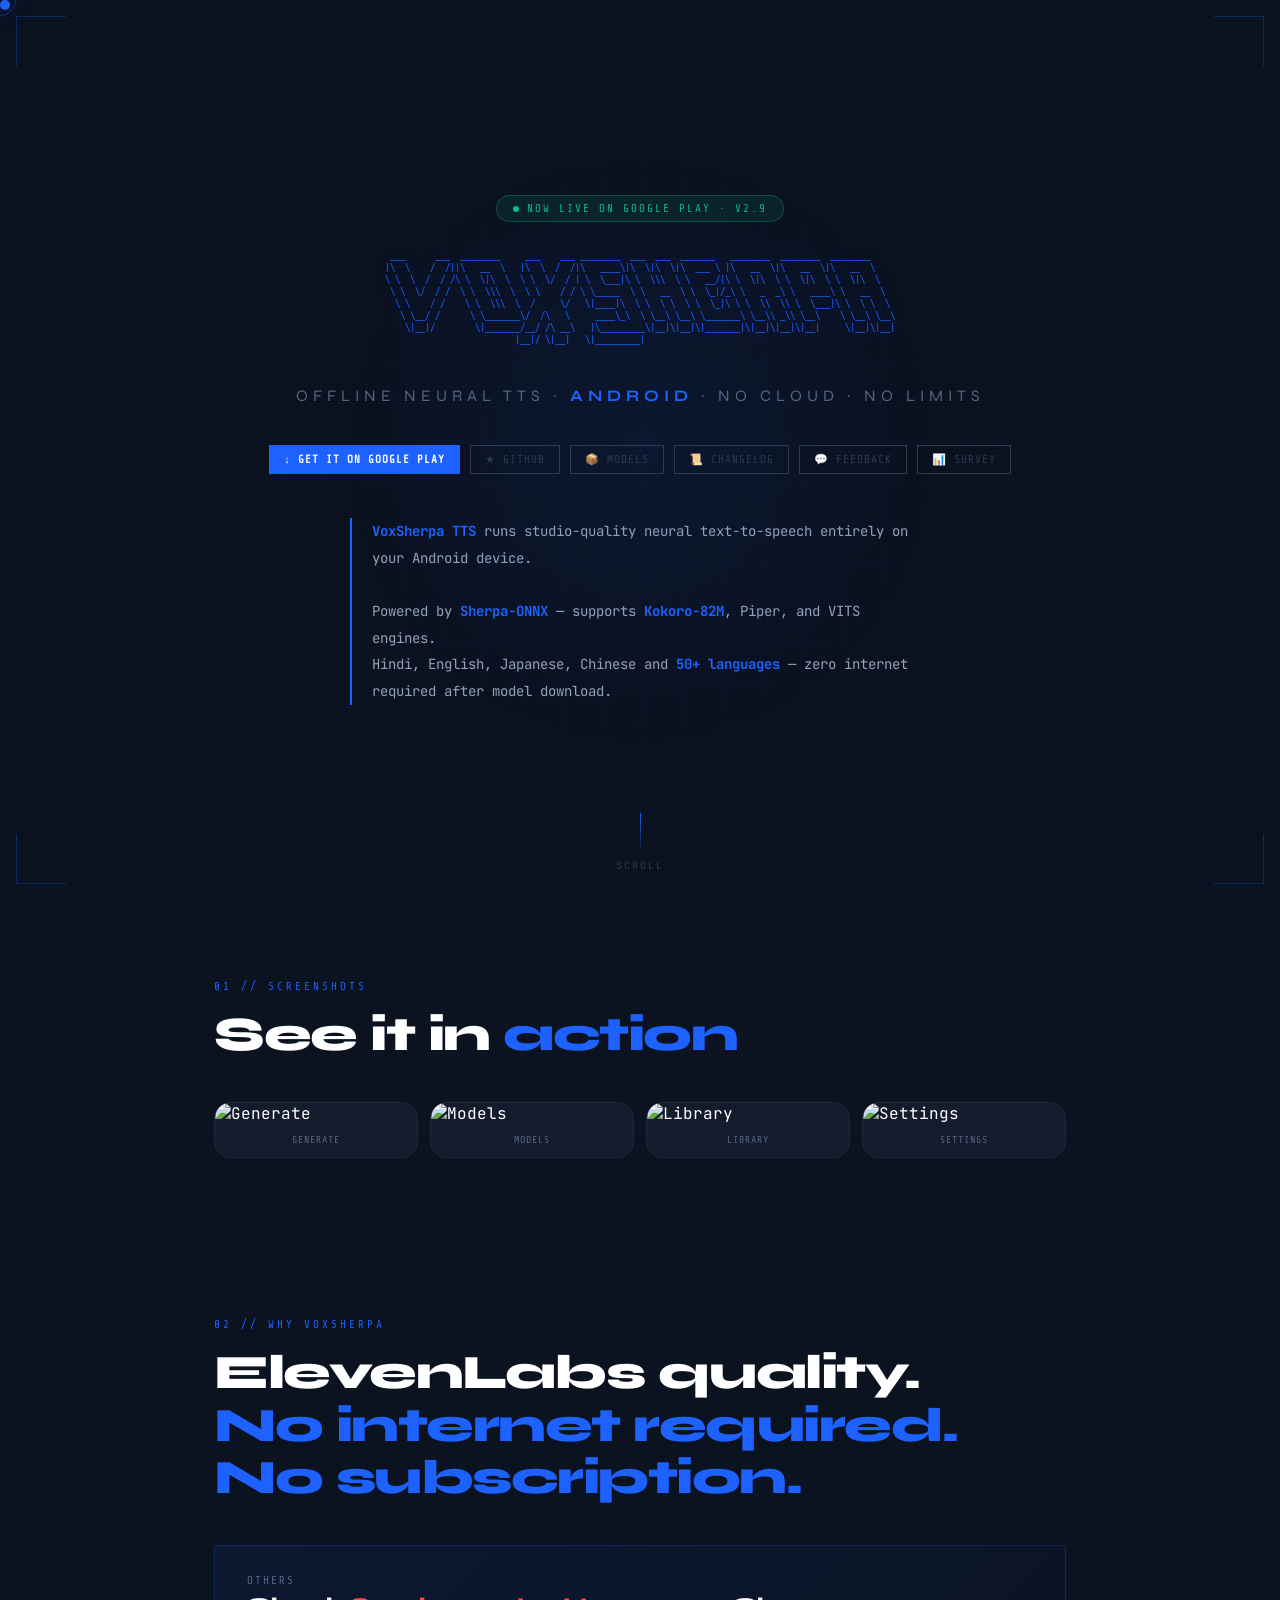
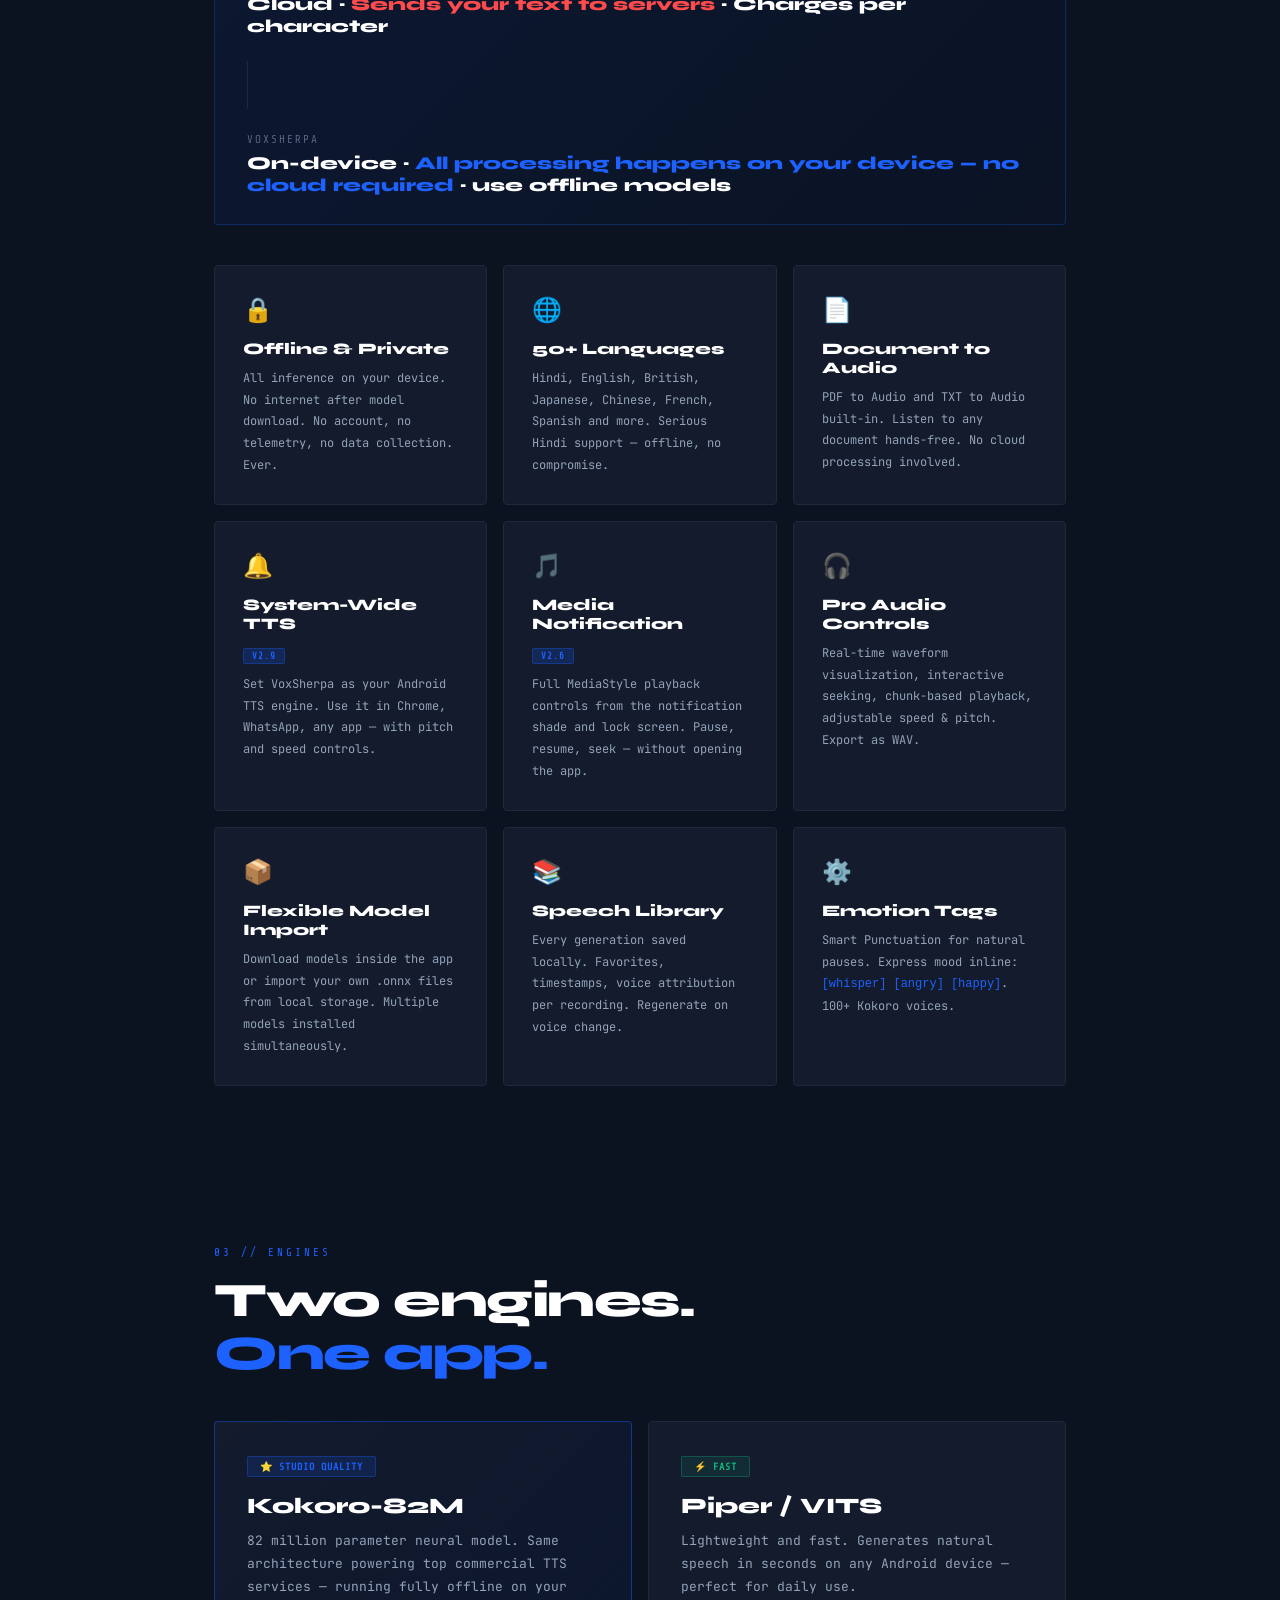
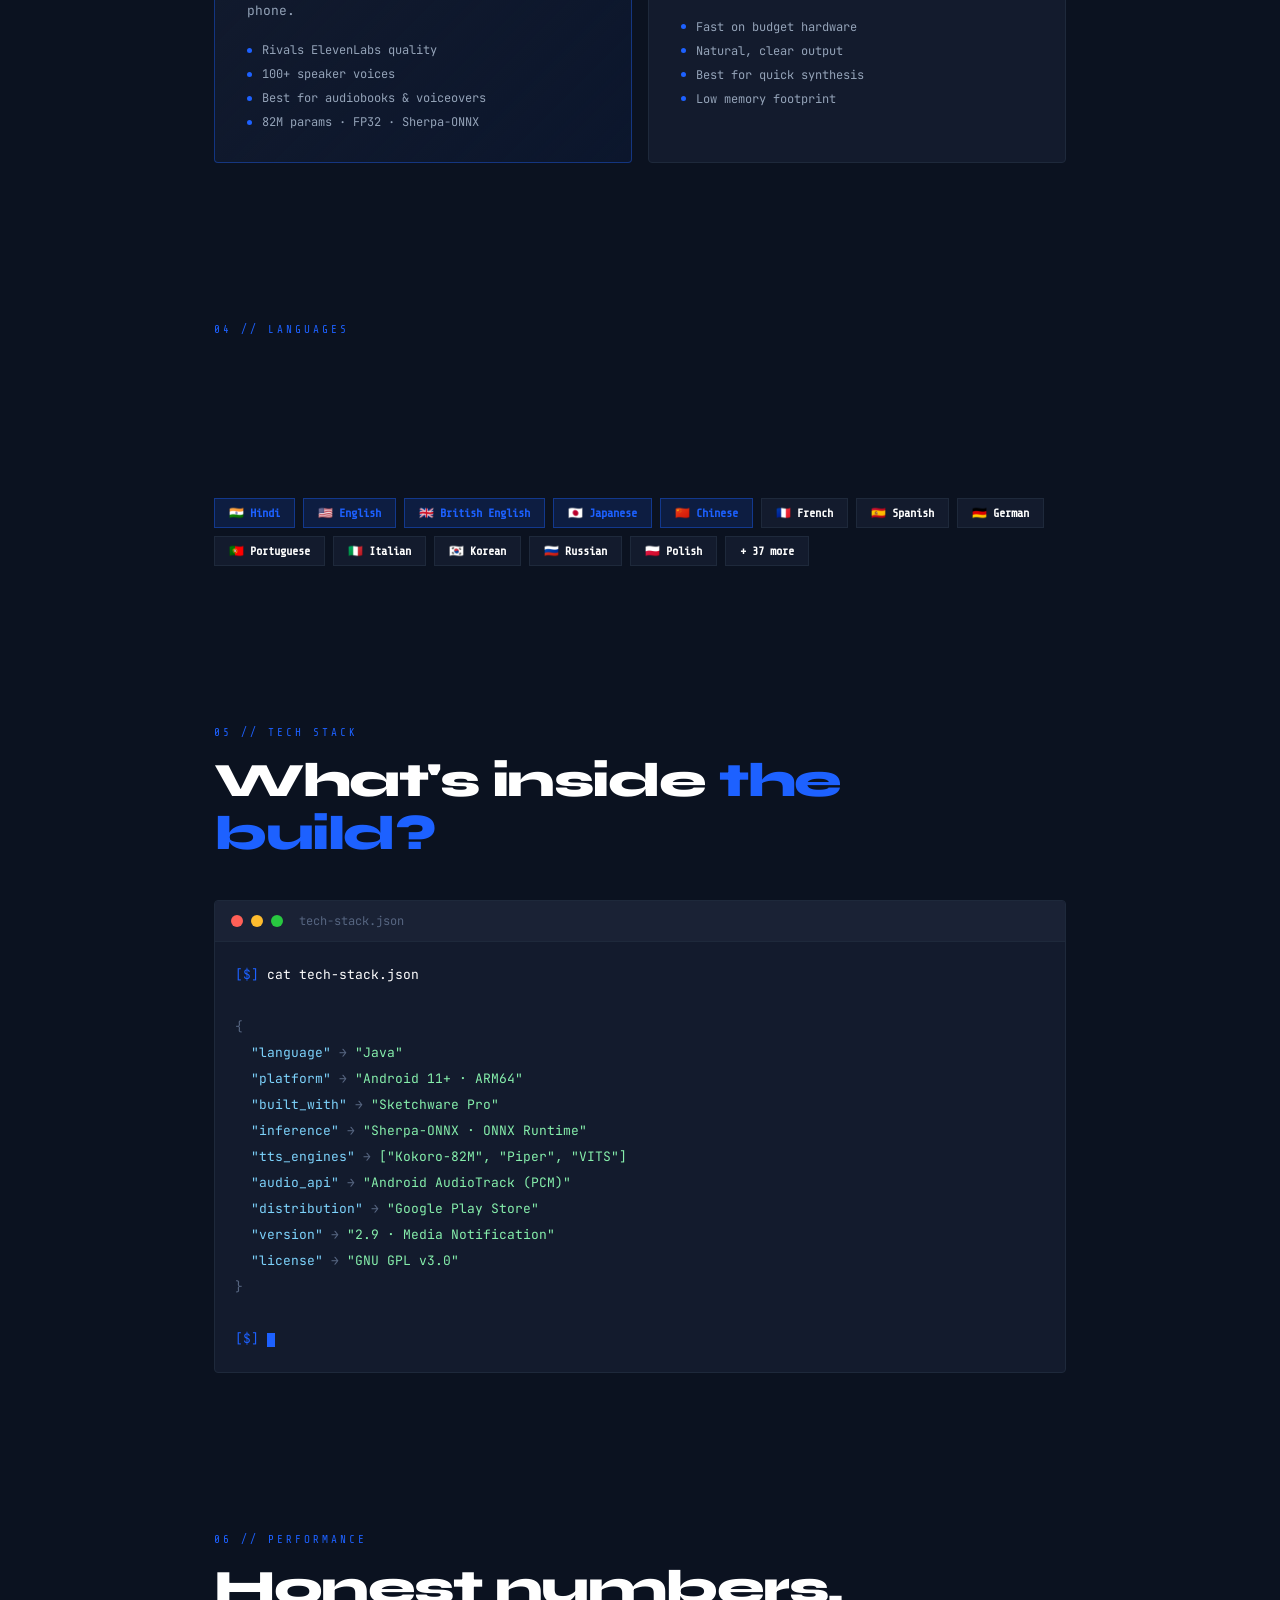
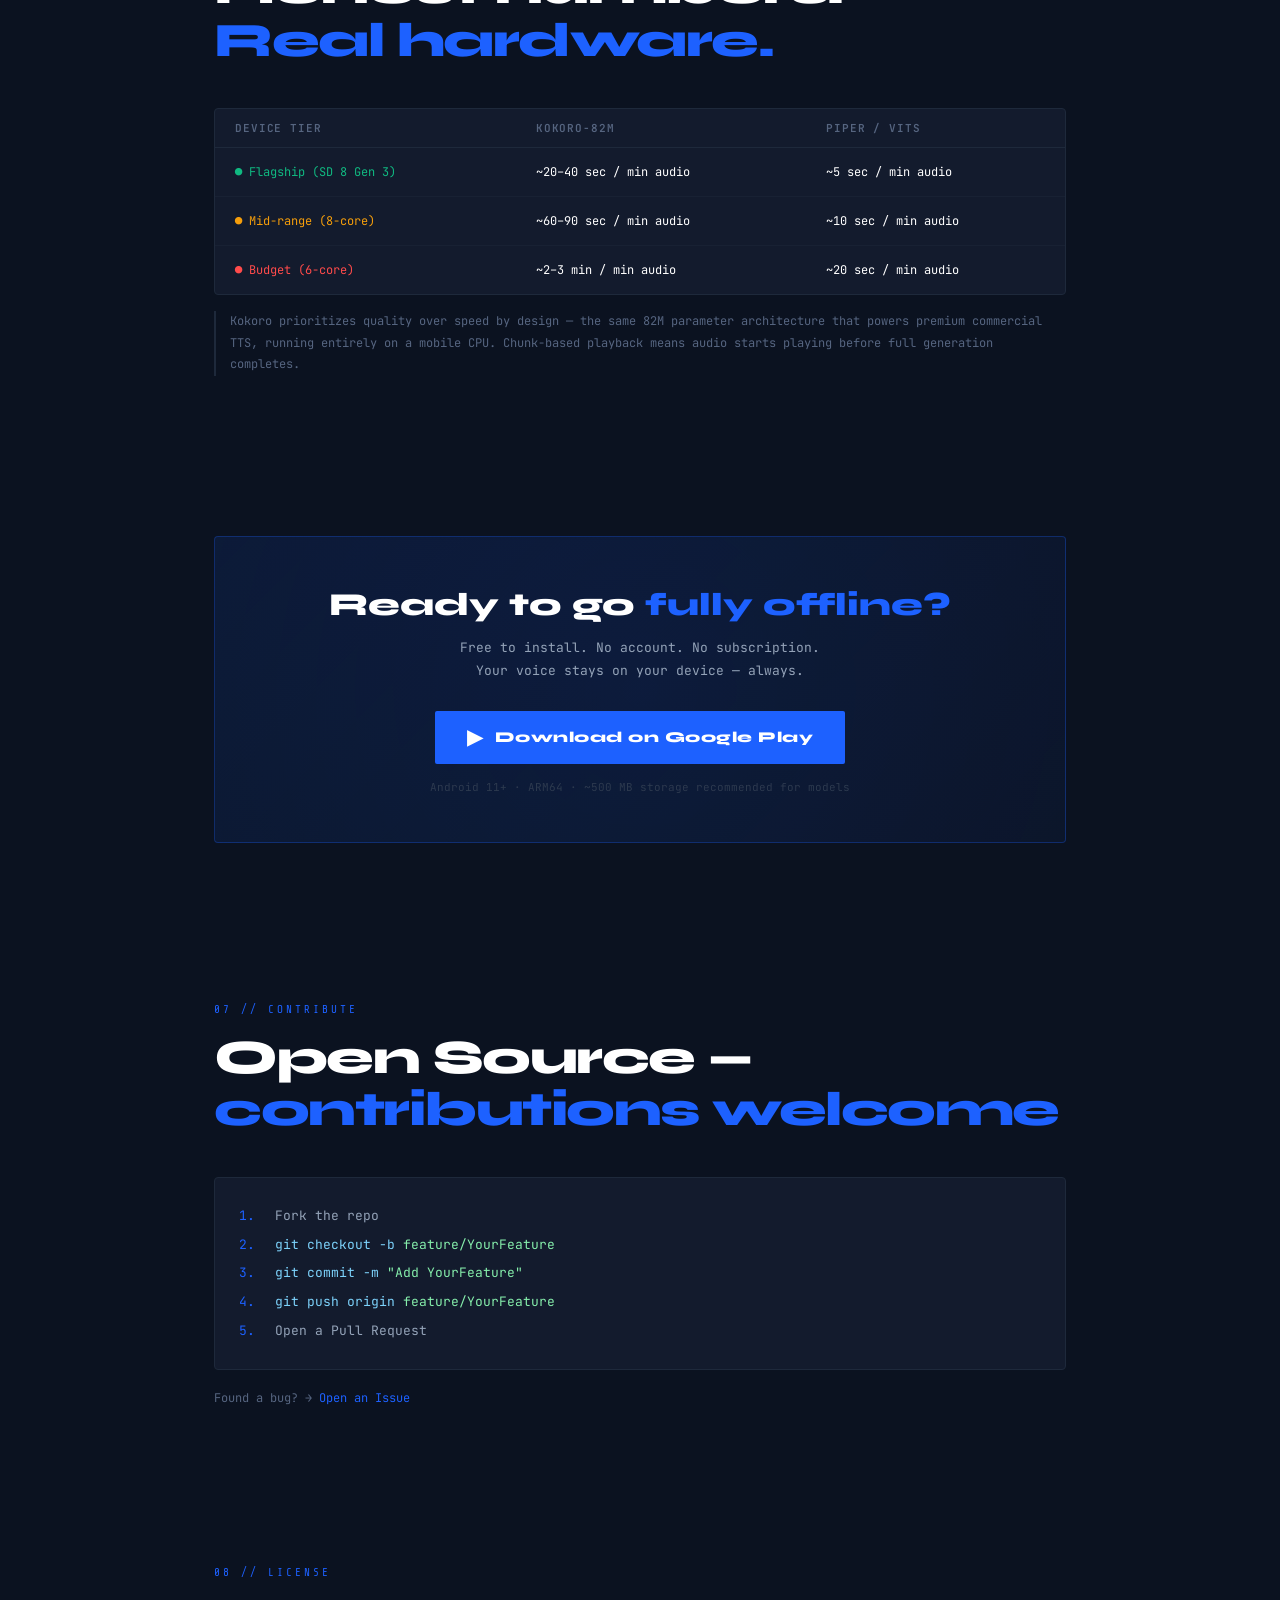
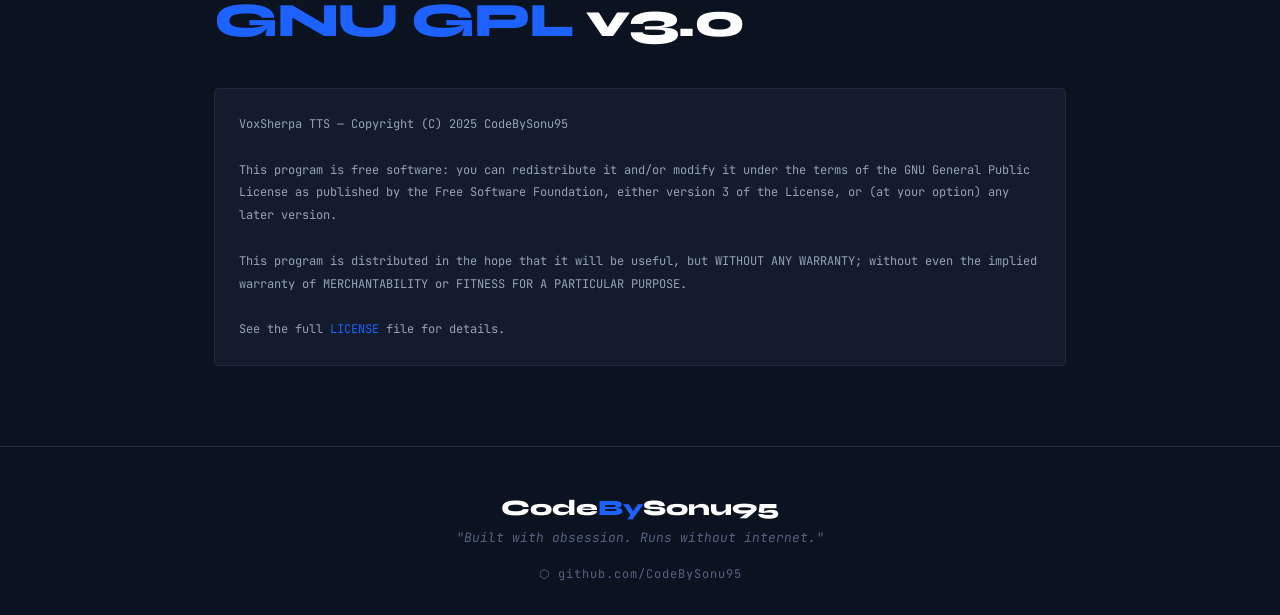
==== commit 15f7eb77: "Add website to docs folder and update root index.html" ====
--- a/index.html
+++ b/index.html
@@ -444,9 +444,10 @@
   <div class="badges">
     <a href="https://play.google.com/store/apps/details?id=com.CodeBySonu.VoxSherpa" class="badge badge-primary"><span>↓ Get it on Google Play</span></a>
     <a href="https://github.com/CodeBySonu95/VoxSherpa-TTS" class="badge badge-dim"><span>★ GitHub</span></a>
-    <span class="badge badge-dim"><span>GPL v3.0</span></span>
-    <span class="badge badge-dim"><span>Android 11+</span></span>
-    <span class="badge badge-dim"><span>ARM64</span></span>
+    <a href="docs/site/models/index.html" class="badge badge-dim"><span>📦 Models</span></a>
+    <a href="docs/site/changelog/index.html" class="badge badge-dim"><span>📜 Changelog</span></a>
+    <a href="docs/site/feedback/index.html" class="badge badge-dim"><span>💬 Feedback</span></a>
+    <a href="docs/site/survey/index.html" class="badge badge-dim"><span>📊 Survey</span></a>
   </div>
 
   <p class="hero-desc">
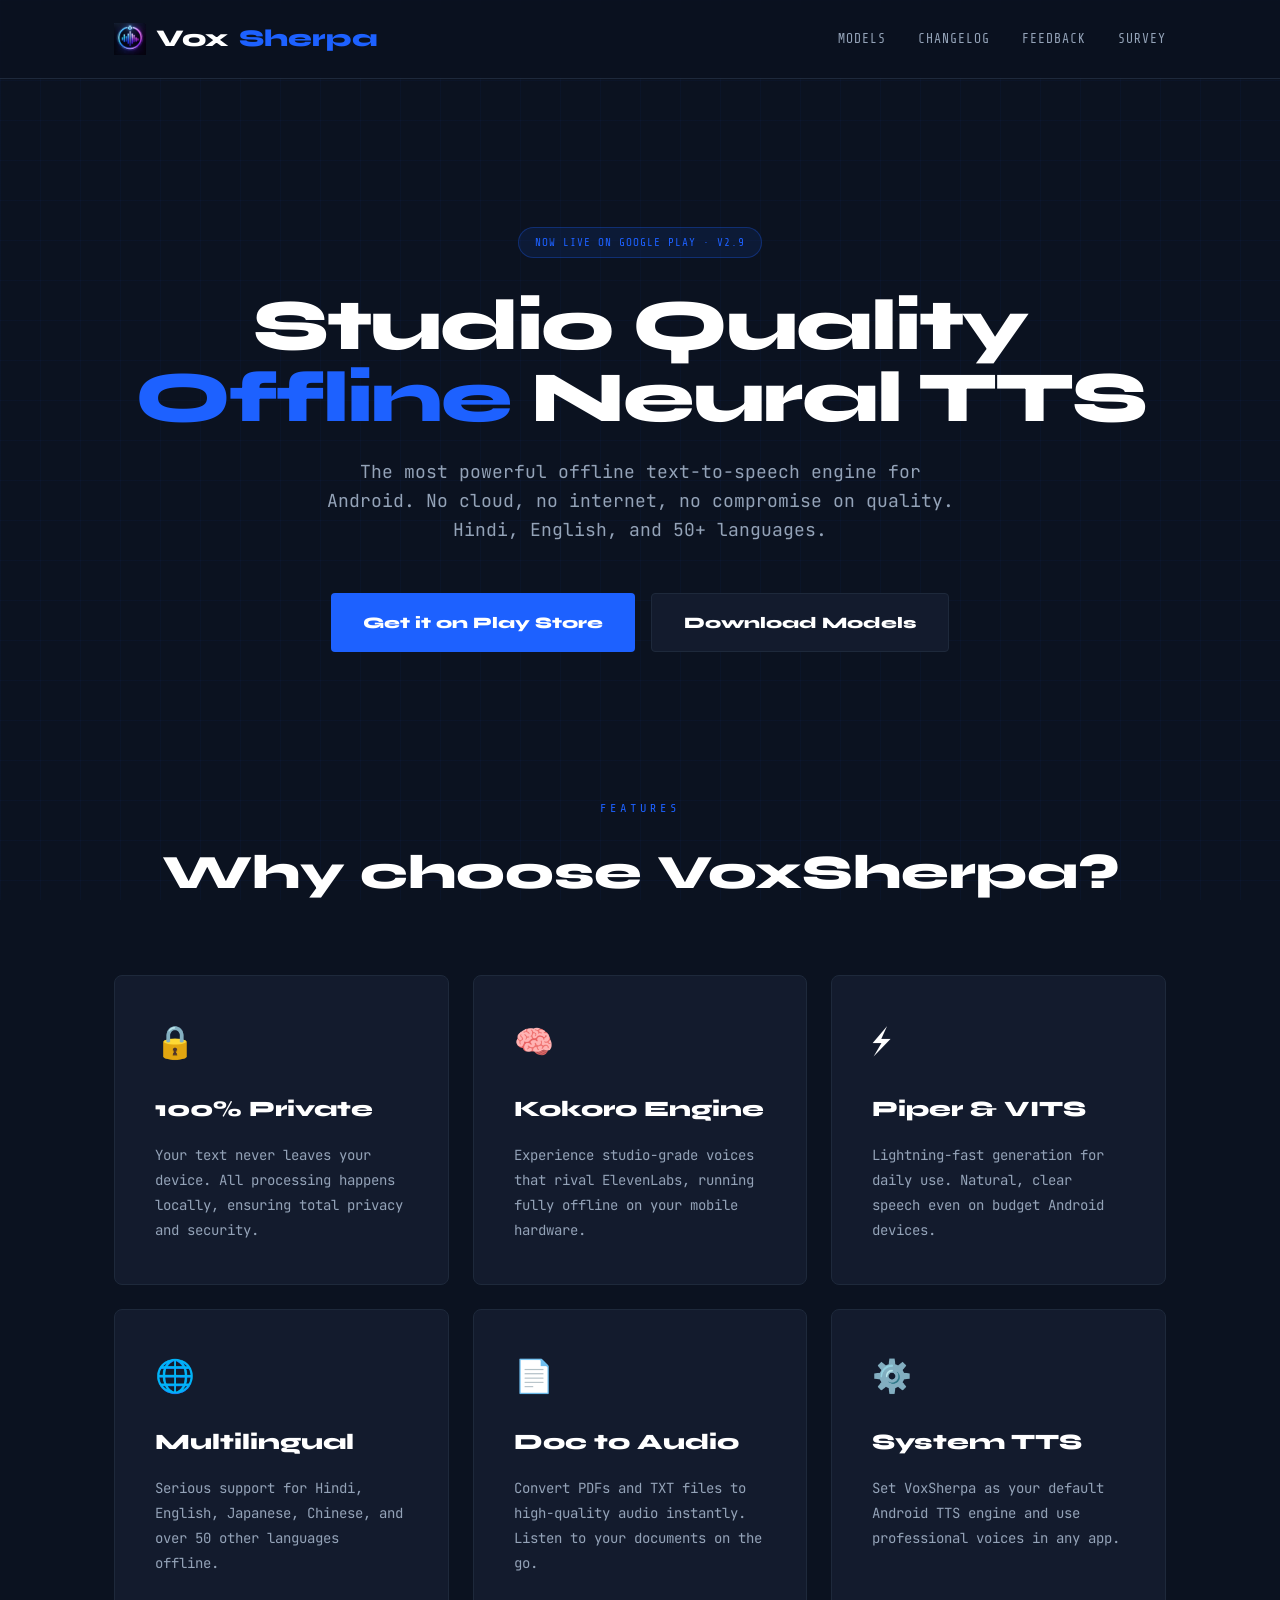
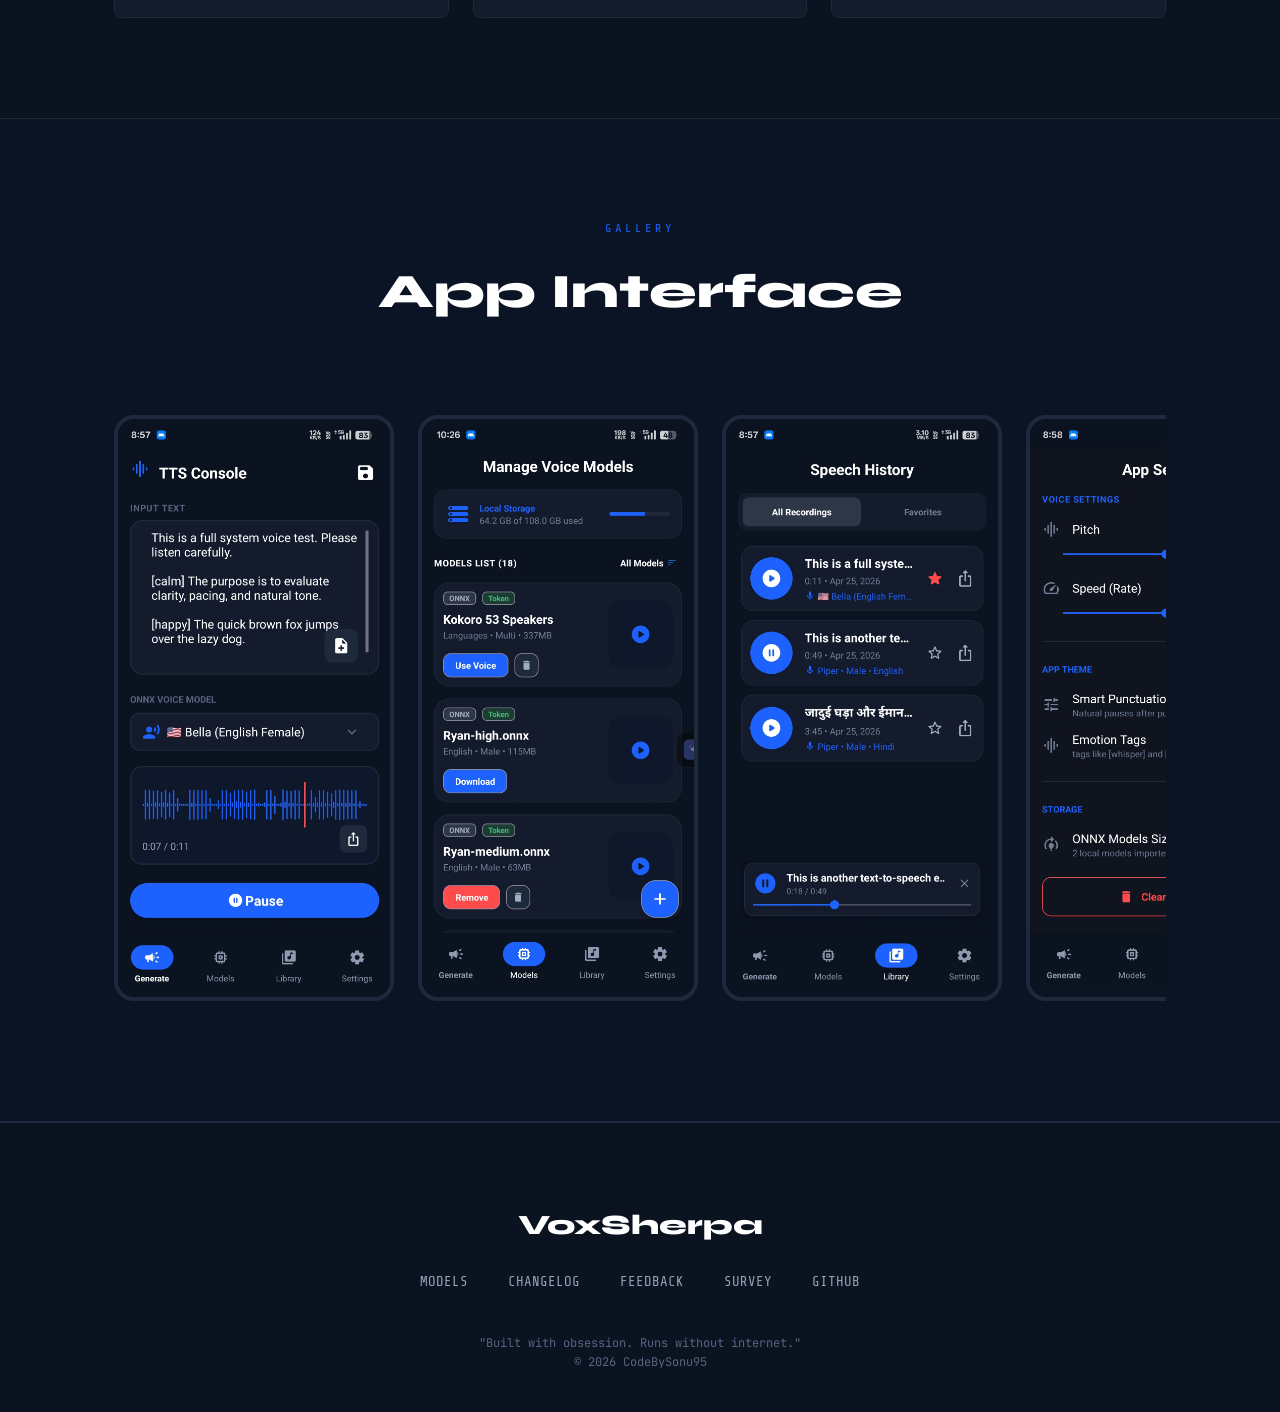
==== commit 58f69265: "Rewrite root index.html with professional design" ====
--- a/index.html
+++ b/index.html
@@ -1,780 +1,442 @@
 <!DOCTYPE html>
 <html lang="en">
 <head>
-<meta charset="UTF-8">
-<meta name="viewport" content="width=device-width, initial-scale=1.0">
-<title>VoxSherpa TTS — Best Offline Neural TTS for Android</title>
-<link href="https://fonts.googleapis.com/css2?family=Share+Tech+Mono&family=Syne:wght@400;700;800&family=JetBrains+Mono:wght@300;400;700&display=swap" rel="stylesheet">
-<style>
-  :root {
-    --bg:         #0B1220;
-    --bg2:        #131B2D;
-    --surface:    #1A2235;
-    --border:     #1E293B;
-    --blue:       #1D61FF;
-    --blue-dim:   rgba(29,97,255,0.15);
-    --blue-glow:  0 0 24px rgba(29,97,255,0.4);
-    --text:       #FFFFFF;
-    --text-mid:   #94A3B8;
-    --text-dim:   #566580;
-    --text-dark:  #2D3A4F;
-    --green:      #10b981;
-    --amber:      #f59e0b;
-  }
-
-  * { margin:0; padding:0; box-sizing:border-box; }
-  html { scroll-behavior:smooth; }
-
-  body {
-    background: var(--bg);
-    color: var(--text);
-    font-family: 'JetBrains Mono', monospace;
-    overflow-x: hidden;
-    cursor: none;
-  }
-
-  /* CURSOR */
-  .cursor {
-    width:10px; height:10px;
-    background: var(--blue);
-    border-radius:50%;
-    position:fixed; pointer-events:none; z-index:9999;
-    transition:transform 0.1s;
-    box-shadow: var(--blue-glow);
-  }
-  .cursor-ring {
-    width:32px; height:32px;
-    border:1px solid rgba(29,97,255,0.4);
-    border-radius:50%;
-    position:fixed; pointer-events:none; z-index:9998;
-    transition:all 0.15s ease;
-  }
-
-  /* GRID BG */
-  body::before {
-    content:'';
-    position:fixed; inset:0;
-    background-image:
-      linear-gradient(rgba(29,97,255,0.04) 1px, transparent 1px),
-      linear-gradient(90deg, rgba(29,97,255,0.04) 1px, transparent 1px);
-    background-size:40px 40px;
-    pointer-events:none; z-index:0;
-  }
-
-  /* SCANLINES */
-  body::after {
-    content:'';
-    position:fixed; inset:0;
-    background: repeating-linear-gradient(
-      0deg, transparent, transparent 2px,
-      rgba(0,0,0,0.05) 2px, rgba(0,0,0,0.05) 4px
-    );
-    pointer-events:none; z-index:1;
-  }
-
-  .container { max-width:900px; margin:0 auto; padding:0 24px; position:relative; z-index:2; }
-
-  /* CORNERS */
-  .corner { position:fixed; width:50px; height:50px; pointer-events:none; z-index:3; }
-  .corner-tl { top:16px; left:16px;  border-top:1px solid rgba(29,97,255,0.3); border-left:1px solid rgba(29,97,255,0.3); }
-  .corner-tr { top:16px; right:16px; border-top:1px solid rgba(29,97,255,0.3); border-right:1px solid rgba(29,97,255,0.3); }
-  .corner-bl { bottom:16px; left:16px;  border-bottom:1px solid rgba(29,97,255,0.3); border-left:1px solid rgba(29,97,255,0.3); }
-  .corner-br { bottom:16px; right:16px; border-bottom:1px solid rgba(29,97,255,0.3); border-right:1px solid rgba(29,97,255,0.3); }
-
-  /* HERO */
-  .hero {
-    min-height:100vh;
-    display:flex; flex-direction:column;
-    align-items:center; justify-content:center;
-    text-align:center; padding:60px 24px;
-    position:relative; z-index:2;
-  }
-  .hero-glow {
-    position:absolute;
-    width:600px; height:600px;
-    background:radial-gradient(circle, rgba(29,97,255,0.08) 0%, transparent 70%);
-    top:50%; left:50%; transform:translate(-50%,-50%);
-    pointer-events:none;
-    animation:glowpulse 4s ease-in-out infinite;
-  }
-  @keyframes glowpulse {
-    0%,100% { opacity:0.5; transform:translate(-50%,-50%) scale(1); }
-    50%      { opacity:1;   transform:translate(-50%,-50%) scale(1.15); }
-  }
-
-  .ascii-art {
-    font-family:'Share Tech Mono', monospace;
-    font-size:clamp(5px, 1.1vw, 10px);
-    color: var(--blue);
-    line-height:1.2;
-    text-shadow:0 0 12px rgba(29,97,255,0.6);
-    white-space:pre;
-    margin-bottom:28px;
-    animation:flicker 9s ease-in-out infinite;
-  }
-  @keyframes flicker {
-    0%,94%,100% { opacity:1; }
-    95% { opacity:0.3; }
-    96% { opacity:1; }
-    97% { opacity:0.5; }
-    98% { opacity:1; }
-  }
-
-  /* PLAY STORE LIVE PILL */
-  .live-pill {
-    display:inline-flex; align-items:center; gap:8px;
-    background:rgba(16,185,129,0.1); border:1px solid rgba(16,185,129,0.3);
-    color:var(--green); padding:6px 16px; border-radius:100px;
-    font-size:11px; letter-spacing:2px; text-transform:uppercase;
-    font-family:'Share Tech Mono',monospace;
-    margin-bottom:28px;
-  }
-  .live-dot {
-    width:6px; height:6px; border-radius:50%; background:var(--green);
-    animation: livepulse 1.5s ease-in-out infinite;
-  }
-  @keyframes livepulse {
-    0%,100% { opacity:1; transform:scale(1); box-shadow:0 0 0 0 rgba(16,185,129,0.4); }
-    50%      { opacity:0.8; transform:scale(1.2); box-shadow:0 0 0 4px rgba(16,185,129,0); }
-  }
-
-  .tagline {
-    font-family:'Syne', sans-serif;
-    font-size:clamp(12px, 2.2vw, 16px);
-    font-weight:400; color:var(--text-dim);
-    letter-spacing:5px; text-transform:uppercase;
-    margin-bottom:40px;
-  }
-  .tagline span { color:var(--blue); font-weight:700; }
-
-  .badges { display:flex; flex-wrap:wrap; gap:10px; justify-content:center; margin-bottom:44px; }
-  .badge {
-    padding:7px 14px;
-    border:1px solid var(--blue);
-    color:var(--blue);
-    font-family:'Share Tech Mono', monospace;
-    font-size:11px; letter-spacing:1px; text-transform:uppercase;
-    transition:all 0.3s; position:relative; overflow:hidden; background:transparent;
-    text-decoration:none; display:inline-block;
-  }
-  .badge::before { content:''; position:absolute; inset:0; background:var(--blue); opacity:0; transition:opacity 0.3s; }
-  .badge:hover::before { opacity:0.12; }
-  .badge:hover { transform:translateY(-2px); box-shadow:var(--blue-glow); }
-  .badge-primary {
-    background:var(--blue); color:#fff; border-color:var(--blue);
-    font-weight:700;
-  }
-  .badge-primary:hover { background:#1450e0; box-shadow:var(--blue-glow); }
-  .badge-dim { border-color:var(--text-dark); color:var(--text-dark); }
-  .badge-dim:hover { border-color:var(--blue); color:var(--blue); }
-  .badge span { position:relative; z-index:1; }
-
-  .hero-desc {
-    max-width:580px; font-size:14px; line-height:1.9;
-    color:var(--text-mid);
-    border-left:2px solid var(--blue);
-    padding-left:20px; text-align:left;
-  }
-  .hero-desc strong { color:var(--blue); }
-
-  .scroll-hint {
-    position:absolute; bottom:28px; left:50%; transform:translateX(-50%);
-    display:flex; flex-direction:column; align-items:center; gap:6px;
-    color:var(--text-dark); font-size:10px; letter-spacing:2px;
-    animation:bounce 2s ease-in-out infinite;
-  }
-  @keyframes bounce { 0%,100%{transform:translateX(-50%) translateY(0)} 50%{transform:translateX(-50%) translateY(6px)} }
-  .scroll-line { width:1px; height:40px; background:linear-gradient(to bottom, var(--blue), transparent); }
-
-  /* SECTIONS */
-  section { padding:80px 0; }
-  .section-label {
-    font-family:'Share Tech Mono', monospace;
-    font-size:11px; color:var(--blue);
-    letter-spacing:3px; text-transform:uppercase;
-    margin-bottom:16px;
-  }
-  .section-title {
-    font-family:'Syne', sans-serif;
-    font-size:clamp(28px, 5vw, 48px);
-    font-weight:800; letter-spacing:-1.5px;
-    line-height:1.1; margin-bottom:40px;
-  }
-  .hl { color:var(--blue); }
-
-  /* VS BANNER */
-  .vs-banner {
-    background: linear-gradient(135deg, rgba(29,97,255,0.08), rgba(29,97,255,0.02));
-    border:1px solid rgba(29,97,255,0.25); border-radius:4px;
-    padding:28px 32px; margin-bottom:40px;
-    display:flex; align-items:center; gap:24px;
-    flex-wrap:wrap;
-  }
-  .vs-label { font-family:'Share Tech Mono',monospace; font-size:11px; color:var(--text-dim); letter-spacing:2px; text-transform:uppercase; margin-bottom:6px; }
-  .vs-val { font-family:'Syne',sans-serif; font-size:18px; font-weight:800; color:var(--text); }
-  .vs-val span { color:var(--blue); }
-  .vs-divider { width:1px; height:48px; background:var(--border); flex-shrink:0; }
-  @media(max-width:600px){ .vs-divider{display:none;} .vs-banner{gap:16px;} }
-
-  /* FEATURES */
-  .features-grid { display:grid; grid-template-columns:repeat(auto-fit,minmax(260px,1fr)); gap:16px; }
-  .feature-card {
-    background:var(--bg2); border:1px solid var(--border);
-    border-radius:4px; padding:28px;
-    transition:border-color 0.3s, transform 0.3s;
-    position:relative; overflow:hidden;
-  }
-  .feature-card::before {
-    content:''; position:absolute; top:0; left:0; right:0; height:2px;
-    background:linear-gradient(90deg, transparent, var(--blue), transparent);
-    opacity:0; transition:opacity 0.3s;
-  }
-  .feature-card:hover { border-color:rgba(29,97,255,0.5); transform:translateY(-4px); }
-  .feature-card:hover::before { opacity:1; }
-  .feature-icon { font-size:24px; margin-bottom:14px; }
-  .feature-title { font-family:'Syne',sans-serif; font-size:16px; font-weight:800; margin-bottom:10px; color:var(--text); }
-  .feature-desc { font-size:12px; color:var(--text-mid); line-height:1.8; }
-  .feature-new {
-    display:inline-block; font-size:9px; font-weight:700; letter-spacing:1px;
-    text-transform:uppercase; background:rgba(29,97,255,0.2); color:var(--blue);
-    border:1px solid rgba(29,97,255,0.3); padding:2px 8px; border-radius:2px;
-    margin-bottom:10px; font-family:'Share Tech Mono',monospace;
-  }
-
-  /* SCREENSHOTS */
-  .screenshots-grid {
-    display:grid;
-    grid-template-columns:repeat(4,1fr);
-    gap:12px;
-    margin-top:8px;
-  }
-  @media(max-width:640px){ .screenshots-grid { grid-template-columns:repeat(2,1fr); } }
-  .screenshot-frame {
-    background:var(--bg2); border:1px solid var(--border);
-    border-radius:16px; overflow:hidden;
-    transition:transform 0.3s, border-color 0.3s, box-shadow 0.3s;
-  }
-  .screenshot-frame:hover {
-    transform:translateY(-6px) scale(1.02);
-    border-color:rgba(29,97,255,0.5);
-    box-shadow:0 20px 40px rgba(0,0,0,0.4), 0 0 30px rgba(29,97,255,0.15);
-  }
-  .screenshot-frame img { width:100%; display:block; }
-  .screenshot-label {
-    text-align:center; padding:10px 6px 12px;
-    font-size:10px; color:var(--text-dim);
-    font-family:'Share Tech Mono',monospace;
-    letter-spacing:1px; text-transform:uppercase;
-  }
-
-  /* TERMINAL */
-  .terminal {
-    background:var(--bg2); border:1px solid var(--border);
-    border-radius:4px; overflow:hidden;
-    font-family:'JetBrains Mono', monospace; font-size:13px;
-  }
-  .terminal-header {
-    background:var(--surface); padding:12px 16px;
-    display:flex; align-items:center; gap:8px;
-    border-bottom:1px solid var(--border);
-  }
-  .dot { width:12px; height:12px; border-radius:50%; }
-  .dot-r { background:#FF5F57; }
-  .dot-y { background:#FEBC2E; }
-  .dot-g { background:#28C840; }
-  .terminal-title { margin-left:8px; font-size:12px; color:var(--text-dim); }
-  .terminal-body { padding:20px; line-height:2; }
-  .t-prompt { color:var(--blue); }
-  .t-cmd    { color:var(--text); }
-  .t-key    { color:#7DD3FC; }
-  .t-val    { color:#86EFAC; }
-  .t-dim    { color:var(--text-dim); }
-  .type-cursor { display:inline-block; width:8px; height:14px; background:var(--blue); animation:blink 1s step-end infinite; vertical-align:middle; }
-  @keyframes blink { 0%,100%{opacity:1} 50%{opacity:0} }
-
-  /* ENGINES */
-  .engines { display:grid; grid-template-columns:1fr 1fr; gap:16px; }
-  @media(max-width:640px){ .engines { grid-template-columns:1fr; } }
-  .engine-card {
-    background:var(--bg2); border:1px solid var(--border);
-    border-radius:4px; padding:32px;
-  }
-  .engine-card.featured { border-color:rgba(29,97,255,0.4); background:linear-gradient(135deg, var(--bg2), rgba(29,97,255,0.06)); }
-  .engine-tag {
-    display:inline-block; font-size:10px; font-weight:700;
-    letter-spacing:0.1em; text-transform:uppercase;
-    padding:4px 12px; border-radius:2px; margin-bottom:16px;
-    font-family:'Share Tech Mono',monospace;
-  }
-  .engine-tag.premium { background:var(--blue-dim); color:var(--blue); border:1px solid rgba(29,97,255,0.3); }
-  .engine-tag.fast    { background:rgba(16,185,129,0.1); color:#10b981; border:1px solid rgba(16,185,129,0.3); }
-  .engine-card h3 { font-family:'Syne',sans-serif; font-size:22px; font-weight:800; margin-bottom:10px; }
-  .engine-card p  { font-size:13px; color:var(--text-mid); line-height:1.8; margin-bottom:20px; }
-  .engine-meta { display:flex; flex-direction:column; gap:8px; }
-  .engine-stat { display:flex; align-items:center; gap:10px; font-size:12px; color:var(--text-mid); }
-  .engine-stat-dot { width:5px; height:5px; border-radius:50%; background:var(--blue); flex-shrink:0; }
-
-  /* LANGUAGES */
-  .lang-grid { display:flex; flex-wrap:wrap; gap:8px; margin-top:8px; }
-  .lang-chip {
-    background:var(--bg2); border:1px solid var(--border);
-    padding:7px 14px; font-size:12px; font-weight:600;
-    font-family:'Share Tech Mono',monospace;
-    transition:border-color 0.2s, background 0.2s;
-  }
-  .lang-chip:hover { border-color:rgba(29,97,255,0.4); background:var(--blue-dim); }
-  .lang-chip.hi { border-color:rgba(29,97,255,0.4); color:var(--blue); background:var(--blue-dim); }
-
-  /* PERF TABLE */
-  .perf-wrap { background:var(--bg2); border:1px solid var(--border); border-radius:4px; overflow:hidden; }
-  .perf-table { width:100%; border-collapse:collapse; font-family:'JetBrains Mono',monospace; }
-  .perf-table th { text-align:left; padding:12px 20px; font-size:11px; color:var(--text-dim); font-weight:600; letter-spacing:0.08em; text-transform:uppercase; border-bottom:1px solid var(--border); }
-  .perf-table td { padding:16px 20px; font-size:12px; border-bottom:1px solid rgba(30,41,59,0.5); }
-  .perf-table tr:last-child td { border-bottom:none; }
-  .perf-table tbody tr:hover { background:rgba(29,97,255,0.04); }
-  .tier { display:flex; align-items:center; gap:10px; font-weight:600; }
-  .td-g { color:#10b981; } .td-y { color:#f59e0b; } .td-r { color:#FF4B4B; }
-
-  /* PLAY STORE CTA */
-  .play-cta {
-    background:linear-gradient(135deg, rgba(29,97,255,0.1), rgba(29,97,255,0.04));
-    border:1px solid rgba(29,97,255,0.3); border-radius:4px;
-    padding:48px 40px; text-align:center; position:relative; overflow:hidden;
-  }
-  .play-cta::before {
-    content:''; position:absolute; top:-50%; left:-50%; width:200%; height:200%;
-    background:radial-gradient(circle at center, rgba(29,97,255,0.06) 0%, transparent 60%);
-    pointer-events:none;
-  }
-  .play-cta h3 { font-family:'Syne',sans-serif; font-size:32px; font-weight:800; margin-bottom:12px; position:relative; }
-  .play-cta p { color:var(--text-mid); font-size:13px; margin-bottom:28px; line-height:1.8; position:relative; }
-  .play-btn {
-    display:inline-flex; align-items:center; gap:12px;
-    background:var(--blue); color:#fff;
-    padding:14px 32px; font-family:'Syne',sans-serif; font-size:15px; font-weight:800;
-    letter-spacing:0.5px; border:none; cursor:pointer;
-    transition:all 0.3s; text-decoration:none; position:relative;
-    border-radius:2px;
-  }
-  .play-btn:hover { background:#1450e0; transform:translateY(-3px); box-shadow:0 12px 40px rgba(29,97,255,0.4); text-decoration:none; color:#fff; }
-  .play-btn-icon { font-size:20px; }
-  .play-note { margin-top:16px; font-size:11px; color:var(--text-dark); position:relative; }
-
-  /* STEPS */
-  .steps { display:flex; flex-direction:column; gap:0; }
-  .step {
-    display:flex; gap:24px; align-items:flex-start;
-    padding:24px 0; border-bottom:1px solid var(--border);
-  }
-  .step:last-child { border-bottom:none; }
-  .step-num {
-    font-family:'Syne',sans-serif; font-size:36px; font-weight:800;
-    color:var(--blue); opacity:0.3; flex-shrink:0; width:56px; line-height:1;
-    transition:opacity 0.3s;
-  }
-  .step:hover .step-num { opacity:1; }
-  .step-content h3 { font-family:'Syne',sans-serif; font-size:18px; font-weight:800; margin-bottom:8px; }
-  .step-content p  { font-size:13px; color:var(--text-mid); line-height:1.8; }
-  .step-content code { color:var(--blue); background:var(--blue-dim); padding:2px 6px; border-radius:2px; }
-
-  /* CONTRIB */
-  .contrib-block {
-    background:var(--bg2); border:1px solid var(--border);
-    border-radius:4px; padding:24px;
-    font-size:13px; line-height:2.2; color:var(--text-mid);
-  }
-  .c-num { color:var(--blue); margin-right:12px; }
-  .c-cmd { color:#7DD3FC; }
-  .c-str { color:#86EFAC; }
-
-  /* LICENSE */
-  .license-block {
-    background:var(--bg2); border:1px solid var(--border); border-radius:4px;
-    padding:24px; font-size:12px; line-height:1.9; color:var(--text-mid);
-  }
-  .license-block a { color:var(--blue); }
-
-  /* REVEAL */
-  .reveal { opacity:0; transform:translateY(28px); transition:opacity 0.7s ease, transform 0.7s ease; }
-  .reveal.visible { opacity:1; transform:translateY(0); }
-
-  /* FOOTER */
-  footer { padding:48px 0 32px; border-top:1px solid var(--border); text-align:center; position:relative; z-index:2; }
-  .footer-name { font-family:'Syne',sans-serif; font-size:22px; font-weight:800; margin-bottom:8px; }
-  .footer-name span { color:var(--blue); }
-  .footer-quote { font-size:13px; color:var(--text-dim); margin-bottom:16px; font-style:italic; }
-  .footer-link { color:var(--text-dim); text-decoration:none; font-size:12px; letter-spacing:1px; transition:color 0.2s; }
-  .footer-link:hover { color:var(--blue); }
-
-  a { color:var(--blue); text-decoration:none; }
-  a:hover { text-decoration:underline; }
-</style>
+  <meta charset="UTF-8">
+  <meta name="viewport" content="width=device-width, initial-scale=1.0">
+  <title>VoxSherpa TTS — Studio Quality Offline Neural TTS for Android</title>
+  <link href="https://fonts.googleapis.com/css2?family=Share+Tech+Mono&family=Syne:wght@400;700;800&family=JetBrains+Mono:wght@300;400;700&display=swap" rel="stylesheet">
+  <style>
+    :root {
+      --bg: #0B1220;
+      --bg2: #131B2D;
+      --surface: #1A2235;
+      --border: #1E293B;
+      --blue: #1D61FF;
+      --blue-dim: rgba(29, 97, 255, 0.15);
+      --blue-glow: 0 0 24px rgba(29, 97, 255, 0.4);
+      --text: #FFFFFF;
+      --text-mid: #94A3B8;
+      --text-dim: #566580;
+      --text-dark: #2D3A4F;
+      --green: #10b981;
+      --amber: #f59e0b;
+    }
+
+    * { margin: 0; padding: 0; box-sizing: border-box; }
+    html { scroll-behavior: smooth; }
+
+    body {
+      background: var(--bg);
+      color: var(--text);
+      font-family: 'JetBrains Mono', monospace;
+      overflow-x: hidden;
+      line-height: 1.6;
+    }
+
+    /* GRID BG */
+    body::before {
+      content: '';
+      position: fixed;
+      inset: 0;
+      background-image: linear-gradient(rgba(29, 97, 255, 0.04) 1px, transparent 1px),
+        linear-gradient(90deg, rgba(29, 97, 255, 0.04) 1px, transparent 1px);
+      background-size: 40px 40px;
+      pointer-events: none;
+      z-index: 0;
+    }
+
+    .container {
+      max-width: 1100px;
+      margin: 0 auto;
+      padding: 0 24px;
+      position: relative;
+      z-index: 2;
+    }
+
+    /* NAVBAR */
+    nav {
+      padding: 20px 0;
+      border-bottom: 1px solid var(--border);
+      background: rgba(11, 18, 32, 0.8);
+      backdrop-filter: blur(10px);
+      position: sticky;
+      top: 0;
+      z-index: 100;
+    }
+
+    nav .container {
+      display: flex;
+      justify-content: space-between;
+      align-items: center;
+    }
+
+    .logo {
+      font-family: 'Syne', sans-serif;
+      font-weight: 800;
+      font-size: 24px;
+      text-decoration: none;
+      color: var(--text);
+      display: flex;
+      align-items: center;
+      gap: 10px;
+    }
+
+    .logo img {
+      width: 32px;
+      height: 32px;
+    }
+
+    .logo span {
+      color: var(--blue);
+    }
+
+    .nav-links {
+      display: flex;
+      gap: 32px;
+    }
+
+    .nav-links a {
+      text-decoration: none;
+      color: var(--text-mid);
+      font-size: 13px;
+      font-family: 'Share Tech Mono', monospace;
+      text-transform: uppercase;
+      letter-spacing: 1px;
+      transition: color 0.3s;
+    }
+
+    .nav-links a:hover {
+      color: var(--blue);
+    }
+
+    /* HERO SECTION */
+    .hero {
+      min-height: 80vh;
+      display: flex;
+      flex-direction: column;
+      align-items: center;
+      justify-content: center;
+      text-align: center;
+      padding: 100px 0;
+    }
+
+    .hero-pill {
+      display: inline-flex;
+      align-items: center;
+      gap: 8px;
+      background: rgba(29, 97, 255, 0.1);
+      border: 1px solid rgba(29, 97, 255, 0.3);
+      color: var(--blue);
+      padding: 6px 16px;
+      border-radius: 100px;
+      font-size: 11px;
+      font-family: 'Share Tech Mono', monospace;
+      margin-bottom: 32px;
+      text-transform: uppercase;
+      letter-spacing: 1px;
+    }
+
+    .hero-title {
+      font-family: 'Syne', sans-serif;
+      font-size: clamp(40px, 8vw, 72px);
+      font-weight: 800;
+      letter-spacing: -2px;
+      line-height: 1;
+      margin-bottom: 24px;
+    }
+
+    .hero-title span {
+      color: var(--blue);
+    }
+
+    .hero-desc {
+      max-width: 650px;
+      font-size: 18px;
+      color: var(--text-mid);
+      margin-bottom: 48px;
+    }
+
+    .hero-btns {
+      display: flex;
+      gap: 16px;
+      justify-content: center;
+      flex-wrap: wrap;
+    }
+
+    .btn {
+      padding: 16px 32px;
+      border-radius: 4px;
+      font-family: 'Syne', sans-serif;
+      font-weight: 800;
+      text-decoration: none;
+      font-size: 16px;
+      transition: all 0.3s;
+      display: inline-flex;
+      align-items: center;
+      gap: 12px;
+    }
+
+    .btn-primary {
+      background: var(--blue);
+      color: white;
+    }
+
+    .btn-primary:hover {
+      background: #1450e0;
+      box-shadow: var(--blue-glow);
+      transform: translateY(-2px);
+    }
+
+    .btn-outline {
+      border: 1px solid var(--border);
+      color: var(--text);
+      background: var(--bg2);
+    }
+
+    .btn-outline:hover {
+      border-color: var(--blue);
+      color: var(--blue);
+      transform: translateY(-2px);
+    }
+
+    /* FEATURES GRID */
+    .section-label {
+      font-family: 'Share Tech Mono', monospace;
+      font-size: 12px;
+      color: var(--blue);
+      letter-spacing: 4px;
+      text-transform: uppercase;
+      margin-bottom: 16px;
+      text-align: center;
+    }
+
+    .section-title {
+      font-family: 'Syne', sans-serif;
+      font-size: clamp(32px, 5vw, 48px);
+      font-weight: 800;
+      text-align: center;
+      margin-bottom: 64px;
+    }
+
+    .features-grid {
+      display: grid;
+      grid-template-columns: repeat(auto-fit, minmax(300px, 1fr));
+      gap: 24px;
+      margin-bottom: 100px;
+    }
+
+    .feature-card {
+      background: var(--bg2);
+      border: 1px solid var(--border);
+      padding: 40px;
+      border-radius: 8px;
+      transition: all 0.3s;
+    }
+
+    .feature-card:hover {
+      border-color: var(--blue);
+      transform: translateY(-8px);
+      background: var(--surface);
+    }
+
+    .feature-icon {
+      font-size: 32px;
+      margin-bottom: 24px;
+    }
+
+    .feature-card h3 {
+      font-family: 'Syne', sans-serif;
+      font-size: 22px;
+      font-weight: 800;
+      margin-bottom: 16px;
+    }
+
+    .feature-card p {
+      color: var(--text-mid);
+      font-size: 14px;
+      line-height: 1.8;
+    }
+
+    /* SCREENSHOTS */
+    .screenshots {
+      padding: 100px 0;
+      background: rgba(29, 97, 255, 0.02);
+      border-top: 1px solid var(--border);
+      border-bottom: 1px solid var(--border);
+    }
+
+    .screenshots-scroll {
+      display: flex;
+      gap: 24px;
+      overflow-x: auto;
+      padding: 20px 0;
+      scrollbar-width: none;
+    }
+
+    .screenshots-scroll::-webkit-scrollbar { display: none; }
+
+    .screenshot-item {
+      flex: 0 0 280px;
+      border-radius: 20px;
+      overflow: hidden;
+      border: 4px solid var(--border);
+      transition: transform 0.3s;
+    }
+
+    .screenshot-item:hover {
+      transform: scale(1.05);
+      border-color: var(--blue);
+    }
+
+    .screenshot-item img {
+      width: 100%;
+      display: block;
+    }
+
+    /* FOOTER */
+    footer {
+      padding: 80px 0 40px;
+      text-align: center;
+      border-top: 1px solid var(--border);
+    }
+
+    .footer-logo {
+      font-family: 'Syne', sans-serif;
+      font-weight: 800;
+      font-size: 28px;
+      margin-bottom: 24px;
+    }
+
+    .footer-links {
+      display: flex;
+      justify-content: center;
+      gap: 40px;
+      margin-bottom: 40px;
+    }
+
+    .footer-links a {
+      color: var(--text-mid);
+      text-decoration: none;
+      font-family: 'Share Tech Mono', monospace;
+      font-size: 14px;
+      text-transform: uppercase;
+    }
+
+    .footer-links a:hover { color: var(--blue); }
+
+    .copyright {
+      color: var(--text-dim);
+      font-size: 12px;
+    }
+
+    /* ANIMATIONS */
+    @keyframes fadeIn {
+      from { opacity: 0; transform: translateY(20px); }
+      to { opacity: 1; transform: translateY(0); }
+    }
+
+    .reveal {
+      animation: fadeIn 0.8s ease forwards;
+    }
+  </style>
 </head>
 <body>
 
-<div class="cursor" id="cursor"></div>
-<div class="cursor-ring" id="cursorRing"></div>
-<div class="corner corner-tl"></div>
-<div class="corner corner-tr"></div>
-<div class="corner corner-bl"></div>
-<div class="corner corner-br"></div>
-
-<!-- HERO -->
-<div class="hero">
-  <div class="hero-glow"></div>
-
-  <div class="live-pill">
-    <div class="live-dot"></div>
-    Now Live on Google Play · V2.9
-  </div>
-
-  <pre class="ascii-art">
- ___      ___  ________     ___    ___ ________  ___  ___  _______   ________  ________  ________     
-|\  \    /  /||\   __  \   |\  \  /  /|\   ____\|\  \|\  \|\  ___ \ |\   __  \|\   __  \|\   __  \    
-\ \  \  /  / /\ \  \|\  \  \ \  \/  / | \  \___|\ \  \\\  \ \   __/|\ \  \|\  \ \  \|\  \ \  \|\  \   
- \ \  \/  / /  \ \  \\\  \  \ \    / / \ \_____  \ \   __  \ \  \_|/_\ \   _  _\ \   ____\ \   __  \  
-  \ \    / /    \ \  \\\  \  /     \/   \|____|\  \ \  \ \  \ \  \_|\ \ \  \\  \\ \  \___|\ \  \ \  \ 
-   \ \__/ /      \ \_______\/  /\   \     ____\_\  \ \__\ \__\ \_______\ \__\\ _\\ \__\    \ \__\ \__\
-    \|__|/        \|_______/__/ /\ __\   |\_________\|__|\|__|\|_______|\|__|\|__|\|__|     \|__|\|__|
-                           |__|/ \|__|   \|_________|                                                   
-  </pre>
-
-  <p class="tagline">Offline Neural TTS · <span>Android</span> · No Cloud · No Limits</p>
-
-  <div class="badges">
-    <a href="https://play.google.com/store/apps/details?id=com.CodeBySonu.VoxSherpa" class="badge badge-primary"><span>↓ Get it on Google Play</span></a>
-    <a href="https://github.com/CodeBySonu95/VoxSherpa-TTS" class="badge badge-dim"><span>★ GitHub</span></a>
-    <a href="docs/site/models/index.html" class="badge badge-dim"><span>📦 Models</span></a>
-    <a href="docs/site/changelog/index.html" class="badge badge-dim"><span>📜 Changelog</span></a>
-    <a href="docs/site/feedback/index.html" class="badge badge-dim"><span>💬 Feedback</span></a>
-    <a href="docs/site/survey/index.html" class="badge badge-dim"><span>📊 Survey</span></a>
-  </div>
-
-  <p class="hero-desc">
-    <strong>VoxSherpa TTS</strong> runs studio-quality neural text-to-speech entirely on your Android device.<br><br>
-    Powered by <strong>Sherpa-ONNX</strong> — supports <strong>Kokoro-82M</strong>, Piper, and VITS engines.<br>
-    Hindi, English, Japanese, Chinese and <strong>50+ languages</strong> — zero internet required after model download.
-  </p>
-
-  <div class="scroll-hint">
-    <div class="scroll-line"></div>
-    SCROLL
-  </div>
-</div>
-
-<!-- SCREENSHOTS -->
-<section>
-  <div class="container">
-    <div class="section-label reveal">01 // SCREENSHOTS</div>
-    <h2 class="section-title reveal">See it in <span class="hl">action</span></h2>
-    <div class="screenshots-grid reveal">
-      <div class="screenshot-frame">
-        <img src="https://raw.githubusercontent.com/CodeBySonu95/VoxSherpa-TTS/main/fastlane/metadata/android/en-US/images/phoneScreenshots/1.jpg" alt="Generate">
-        <div class="screenshot-label">Generate</div>
-      </div>
-      <div class="screenshot-frame">
-        <img src="https://raw.githubusercontent.com/CodeBySonu95/VoxSherpa-TTS/main/fastlane/metadata/android/en-US/images/phoneScreenshots/2.jpg" alt="Models">
-        <div class="screenshot-label">Models</div>
-      </div>
-      <div class="screenshot-frame">
-        <img src="https://raw.githubusercontent.com/CodeBySonu95/VoxSherpa-TTS/main/fastlane/metadata/android/en-US/images/phoneScreenshots/3.jpg" alt="Library">
-        <div class="screenshot-label">Library</div>
-      </div>
-      <div class="screenshot-frame">
-        <img src="https://raw.githubusercontent.com/CodeBySonu95/VoxSherpa-TTS/main/fastlane/metadata/android/en-US/images/phoneScreenshots/4.jpg" alt="Settings">
-        <div class="screenshot-label">Settings</div>
+  <nav>
+    <div class="container">
+      <a href="index.html" class="logo">
+        <img src="docs/site/assets/images/icon.png" alt="VoxSherpa Icon">
+        Vox<span>Sherpa</span>
+      </a>
+      <div class="nav-links">
+        <a href="docs/site/models/index.html">Models</a>
+        <a href="docs/site/changelog/index.html">Changelog</a>
+        <a href="docs/site/feedback/index.html">Feedback</a>
+        <a href="docs/site/survey/index.html">Survey</a>
       </div>
     </div>
-  </div>
-</section>
-
-<!-- WHY VOXSHERPA -->
-<section>
-  <div class="container">
-    <div class="section-label reveal">02 // WHY VOXSHERPA</div>
-    <h2 class="section-title reveal">ElevenLabs quality.<br/><span class="hl">No internet required. No subscription.</span></h2>
-
-    <div class="vs-banner reveal">
-      <div>
-        <div class="vs-label">Others</div>
-        <div class="vs-val">Cloud · <span style="color:#FF4B4B">Sends your text to servers</span> · Charges per character</div>
+  </nav>
+
+  <main>
+    <section class="hero container">
+      <div class="hero-pill">Now Live on Google Play · V2.9</div>
+      <h1 class="hero-title">Studio Quality <span>Offline</span> Neural TTS</h1>
+      <p class="hero-desc">The most powerful offline text-to-speech engine for Android. No cloud, no internet, no compromise on quality. Hindi, English, and 50+ languages.</p>
+      <div class="hero-btns">
+        <a href="https://play.google.com/store/apps/details?id=com.CodeBySonu.VoxSherpa" class="btn btn-primary">
+          Get it on Play Store
+        </a>
+        <a href="docs/site/models/index.html" class="btn btn-outline">
+          Download Models
+        </a>
       </div>
-      <div class="vs-divider"></div>
-      <div>
-        <div class="vs-label">VoxSherpa</div>
-        <div class="vs-val">On-device · <span>All processing happens on your device — no cloud required</span> · use offline models</div>
+    </section>
+
+    <section class="container">
+      <div class="section-label">Features</div>
+      <h2 class="section-title">Why choose VoxSherpa?</h2>
+      
+      <div class="features-grid">
+        <div class="feature-card">
+          <div class="feature-icon">🔒</div>
+          <h3>100% Private</h3>
+          <p>Your text never leaves your device. All processing happens locally, ensuring total privacy and security.</p>
+        </div>
+        <div class="feature-card">
+          <div class="feature-icon">🧠</div>
+          <h3>Kokoro Engine</h3>
+          <p>Experience studio-grade voices that rival ElevenLabs, running fully offline on your mobile hardware.</p>
+        </div>
+        <div class="feature-card">
+          <div class="feature-icon">⚡</div>
+          <h3>Piper & VITS</h3>
+          <p>Lightning-fast generation for daily use. Natural, clear speech even on budget Android devices.</p>
+        </div>
+        <div class="feature-card">
+          <div class="feature-icon">🌐</div>
+          <h3>Multilingual</h3>
+          <p>Serious support for Hindi, English, Japanese, Chinese, and over 50 other languages offline.</p>
+        </div>
+        <div class="feature-card">
+          <div class="feature-icon">📄</div>
+          <h3>Doc to Audio</h3>
+          <p>Convert PDFs and TXT files to high-quality audio instantly. Listen to your documents on the go.</p>
+        </div>
+        <div class="feature-card">
+          <div class="feature-icon">⚙️</div>
+          <h3>System TTS</h3>
+          <p>Set VoxSherpa as your default Android TTS engine and use professional voices in any app.</p>
+        </div>
       </div>
+    </section>
+
+    <section class="screenshots">
+      <div class="container">
+        <div class="section-label">Gallery</div>
+        <h2 class="section-title">App Interface</h2>
+        <div class="screenshots-scroll">
+          <div class="screenshot-item"><img src="docs/site/assets/images/1.jpg" alt="Screen 1"></div>
+          <div class="screenshot-item"><img src="docs/site/assets/images/2.jpg" alt="Screen 2"></div>
+          <div class="screenshot-item"><img src="docs/site/assets/images/3.jpg" alt="Screen 3"></div>
+          <div class="screenshot-item"><img src="docs/site/assets/images/4.jpg" alt="Screen 4"></div>
+        </div>
+      </div>
+    </section>
+  </main>
+
+  <footer>
+    <div class="container">
+      <div class="footer-logo">Vox<span>Sherpa</span></div>
+      <div class="footer-links">
+        <a href="docs/site/models/index.html">Models</a>
+        <a href="docs/site/changelog/index.html">Changelog</a>
+        <a href="docs/site/feedback/index.html">Feedback</a>
+        <a href="docs/site/survey/index.html">Survey</a>
+        <a href="https://github.com/CodeBySonu95/VoxSherpa-TTS">GitHub</a>
+      </div>
+      <p class="copyright">"Built with obsession. Runs without internet."<br>&copy; 2026 CodeBySonu95</p>
     </div>
-
-    <div class="features-grid">
-
-      <div class="feature-card reveal">
-        <div class="feature-icon">🔒</div>
-        <div class="feature-title">Offline & Private</div>
-        <div class="feature-desc">All inference on your device. No internet after model download. No account, no telemetry, no data collection. Ever.</div>
-      </div>
-
-      <div class="feature-card reveal">
-        <div class="feature-icon">🌐</div>
-        <div class="feature-title">50+ Languages</div>
-        <div class="feature-desc">Hindi, English, British, Japanese, Chinese, French, Spanish and more. Serious Hindi support — offline, no compromise.</div>
-      </div>
-
-      <div class="feature-card reveal">
-        <div class="feature-icon">📄</div>
-        <div class="feature-title">Document to Audio</div>
-        <div class="feature-desc">PDF to Audio and TXT to Audio built-in. Listen to any document hands-free. No cloud processing involved.</div>
-      </div>
-
-      <div class="feature-card reveal">
-        <div class="feature-icon">🔔</div>
-        <div class="feature-title">System-Wide TTS</div>
-        <div class="feature-new">V2.9</div>
-        <div class="feature-desc">Set VoxSherpa as your Android TTS engine. Use it in Chrome, WhatsApp, any app — with pitch and speed controls.</div>
-      </div>
-
-      <div class="feature-card reveal">
-        <div class="feature-icon">🎵</div>
-        <div class="feature-title">Media Notification</div>
-        <div class="feature-new">V2.6</div>
-        <div class="feature-desc">Full MediaStyle playback controls from the notification shade and lock screen. Pause, resume, seek — without opening the app.</div>
-      </div>
-
-      <div class="feature-card reveal">
-        <div class="feature-icon">🎧</div>
-        <div class="feature-title">Pro Audio Controls</div>
-        <div class="feature-desc">Real-time waveform visualization, interactive seeking, chunk-based playback, adjustable speed & pitch. Export as WAV.</div>
-      </div>
-
-      <div class="feature-card reveal">
-        <div class="feature-icon">📦</div>
-        <div class="feature-title">Flexible Model Import</div>
-        <div class="feature-desc">Download models inside the app or import your own .onnx files from local storage. Multiple models installed simultaneously.</div>
-      </div>
-
-      <div class="feature-card reveal">
-        <div class="feature-icon">📚</div>
-        <div class="feature-title">Speech Library</div>
-        <div class="feature-desc">Every generation saved locally. Favorites, timestamps, voice attribution per recording. Regenerate on voice change.</div>
-      </div>
-
-      <div class="feature-card reveal">
-        <div class="feature-icon">⚙️</div>
-        <div class="feature-title">Emotion Tags</div>
-        <div class="feature-desc">Smart Punctuation for natural pauses. Express mood inline: <code style="color:var(--blue)">[whisper]</code> <code style="color:var(--blue)">[angry]</code> <code style="color:var(--blue)">[happy]</code>. 100+ Kokoro voices.</div>
-      </div>
-
-    </div>
-  </div>
-</section>
-
-<!-- ENGINES -->
-<section>
-  <div class="container">
-    <div class="section-label reveal">03 // ENGINES</div>
-    <h2 class="section-title reveal">Two engines.<br/><span class="hl">One app.</span></h2>
-    <div class="engines reveal">
-      <div class="engine-card featured">
-        <div class="engine-tag premium">⭐ Studio Quality</div>
-        <h3>Kokoro-82M</h3>
-        <p>82 million parameter neural model. Same architecture powering top commercial TTS services — running fully offline on your phone.</p>
-        <div class="engine-meta">
-          <div class="engine-stat"><div class="engine-stat-dot"></div>Rivals ElevenLabs quality</div>
-          <div class="engine-stat"><div class="engine-stat-dot"></div>100+ speaker voices</div>
-          <div class="engine-stat"><div class="engine-stat-dot"></div>Best for audiobooks & voiceovers</div>
-          <div class="engine-stat"><div class="engine-stat-dot"></div>82M params · FP32 · Sherpa-ONNX</div>
-        </div>
-      </div>
-      <div class="engine-card">
-        <div class="engine-tag fast">⚡ Fast</div>
-        <h3>Piper / VITS</h3>
-        <p>Lightweight and fast. Generates natural speech in seconds on any Android device — perfect for daily use.</p>
-        <div class="engine-meta">
-          <div class="engine-stat"><div class="engine-stat-dot"></div>Fast on budget hardware</div>
-          <div class="engine-stat"><div class="engine-stat-dot"></div>Natural, clear output</div>
-          <div class="engine-stat"><div class="engine-stat-dot"></div>Best for quick synthesis</div>
-          <div class="engine-stat"><div class="engine-stat-dot"></div>Low memory footprint</div>
-        </div>
-      </div>
-    </div>
-  </div>
-</section>
-
-<!-- LANGUAGES -->
-<section>
-  <div class="container">
-    <div class="section-label reveal">04 // LANGUAGES</div>
-    <h2 class="section-title reveal">Speak <span class="hl">every language</span><br/>offline.</h2>
-    <div class="lang-grid reveal">
-      <span class="lang-chip hi">🇮🇳 Hindi</span>
-      <span class="lang-chip hi">🇺🇸 English</span>
-      <span class="lang-chip hi">🇬🇧 British English</span>
-      <span class="lang-chip hi">🇯🇵 Japanese</span>
-      <span class="lang-chip hi">🇨🇳 Chinese</span>
-      <span class="lang-chip">🇫🇷 French</span>
-      <span class="lang-chip">🇪🇸 Spanish</span>
-      <span class="lang-chip">🇩🇪 German</span>
-      <span class="lang-chip">🇵🇹 Portuguese</span>
-      <span class="lang-chip">🇮🇹 Italian</span>
-      <span class="lang-chip">🇰🇷 Korean</span>
-      <span class="lang-chip">🇷🇺 Russian</span>
-      <span class="lang-chip">🇵🇱 Polish</span>
-      <span class="lang-chip">+ 37 more</span>
-    </div>
-  </div>
-</section>
-
-<!-- TECH STACK -->
-<section>
-  <div class="container">
-    <div class="section-label reveal">05 // TECH STACK</div>
-    <h2 class="section-title reveal">What's inside <span class="hl">the build?</span></h2>
-    <div class="terminal reveal">
-      <div class="terminal-header">
-        <div class="dot dot-r"></div>
-        <div class="dot dot-y"></div>
-        <div class="dot dot-g"></div>
-        <span class="terminal-title">tech-stack.json</span>
-      </div>
-      <div class="terminal-body">
-        <div><span class="t-prompt">[$] </span><span class="t-cmd">cat tech-stack.json</span></div>
-        <div>&nbsp;</div>
-        <div><span class="t-dim">{</span></div>
-        <div>&nbsp;&nbsp;<span class="t-key">"language"</span><span class="t-dim">      →  </span><span class="t-val">"Java"</span></div>
-        <div>&nbsp;&nbsp;<span class="t-key">"platform"</span><span class="t-dim">      →  </span><span class="t-val">"Android 11+  ·  ARM64"</span></div>
-        <div>&nbsp;&nbsp;<span class="t-key">"built_with"</span><span class="t-dim">    →  </span><span class="t-val">"Sketchware Pro"</span></div>
-        <div>&nbsp;&nbsp;<span class="t-key">"inference"</span><span class="t-dim">     →  </span><span class="t-val">"Sherpa-ONNX · ONNX Runtime"</span></div>
-        <div>&nbsp;&nbsp;<span class="t-key">"tts_engines"</span><span class="t-dim">   →  </span><span class="t-val">["Kokoro-82M", "Piper", "VITS"]</span></div>
-        <div>&nbsp;&nbsp;<span class="t-key">"audio_api"</span><span class="t-dim">     →  </span><span class="t-val">"Android AudioTrack (PCM)"</span></div>
-        <div>&nbsp;&nbsp;<span class="t-key">"distribution"</span><span class="t-dim">  →  </span><span class="t-val">"Google Play Store"</span></div>
-        <div>&nbsp;&nbsp;<span class="t-key">"version"</span><span class="t-dim">       →  </span><span class="t-val">"2.9  ·  Media Notification"</span></div>
-        <div>&nbsp;&nbsp;<span class="t-key">"license"</span><span class="t-dim">       →  </span><span class="t-val">"GNU GPL v3.0"</span></div>
-        <div><span class="t-dim">}</span></div>
-        <div>&nbsp;</div>
-        <div><span class="t-prompt">[$] </span><span class="type-cursor"></span></div>
-      </div>
-    </div>
-  </div>
-</section>
-
-<!-- PERFORMANCE -->
-<section>
-  <div class="container">
-    <div class="section-label reveal">06 // PERFORMANCE</div>
-    <h2 class="section-title reveal">Honest numbers.<br/><span class="hl">Real hardware.</span></h2>
-    <div class="perf-wrap reveal">
-      <table class="perf-table">
-        <thead>
-          <tr>
-            <th>Device Tier</th>
-            <th>Kokoro-82M</th>
-            <th>Piper / VITS</th>
-          </tr>
-        </thead>
-        <tbody>
-          <tr>
-            <td><span class="td-g">● Flagship (SD 8 Gen 3)</span></td>
-            <td>~20–40 sec / min audio</td>
-            <td>~5 sec / min audio</td>
-          </tr>
-          <tr>
-            <td><span class="td-y">● Mid-range (8-core)</span></td>
-            <td>~60–90 sec / min audio</td>
-            <td>~10 sec / min audio</td>
-          </tr>
-          <tr>
-            <td><span class="td-r">● Budget (6-core)</span></td>
-            <td>~2–3 min / min audio</td>
-            <td>~20 sec / min audio</td>
-          </tr>
-        </tbody>
-      </table>
-    </div>
-    <p style="margin-top:16px; font-size:12px; color:var(--text-dim); border-left:2px solid var(--border); padding-left:14px; line-height:1.8;">
-      Kokoro prioritizes quality over speed by design — the same 82M parameter architecture that powers premium commercial TTS, running entirely on a mobile CPU. Chunk-based playback means audio starts playing before full generation completes.
-    </p>
-  </div>
-</section>
-
-<!-- PLAY STORE CTA -->
-<section>
-  <div class="container">
-    <div class="play-cta reveal">
-      <h3>Ready to go <span class="hl">fully offline?</span></h3>
-      <p>Free to install. No account. No subscription.<br/>Your voice stays on your device — always.</p>
-      <a href="https://play.google.com/store/apps/details?id=com.CodeBySonu.VoxSherpa" class="play-btn">
-        <span class="play-btn-icon">▶</span>
-        Download on Google Play
-      </a>
-      <div class="play-note">Android 11+ · ARM64 · ~500 MB storage recommended for models</div>
-    </div>
-  </div>
-</section>
-
-<!-- CONTRIBUTE -->
-<section>
-  <div class="container">
-    <div class="section-label reveal">07 // CONTRIBUTE</div>
-    <h2 class="section-title reveal">Open Source —<br/><span class="hl">contributions welcome</span></h2>
-    <div class="contrib-block reveal">
-      <div><span class="c-num">1.</span> Fork the repo</div>
-      <div><span class="c-num">2.</span> <span class="c-cmd">git checkout -b</span> <span class="c-str">feature/YourFeature</span></div>
-      <div><span class="c-num">3.</span> <span class="c-cmd">git commit -m</span> <span class="c-str">"Add YourFeature"</span></div>
-      <div><span class="c-num">4.</span> <span class="c-cmd">git push origin</span> <span class="c-str">feature/YourFeature</span></div>
-      <div><span class="c-num">5.</span> Open a Pull Request</div>
-    </div>
-    <p style="margin-top:20px;font-size:12px;color:var(--text-dim)">
-      Found a bug? → <a href="https://github.com/CodeBySonu95/VoxSherpa-TTS/issues">Open an Issue</a>
-    </p>
-  </div>
-</section>
-
-<!-- LICENSE -->
-<section>
-  <div class="container">
-    <div class="section-label reveal">08 // LICENSE</div>
-    <h2 class="section-title reveal"><span class="hl">GNU GPL</span> v3.0</h2>
-    <div class="license-block reveal">
-      VoxSherpa TTS — Copyright (C) 2025 CodeBySonu95<br><br>
-      This program is free software: you can redistribute it and/or modify it under the terms of the GNU General Public License as published by the Free Software Foundation, either version 3 of the License, or (at your option) any later version.<br><br>
-      This program is distributed in the hope that it will be useful, but WITHOUT ANY WARRANTY; without even the implied warranty of MERCHANTABILITY or FITNESS FOR A PARTICULAR PURPOSE.<br><br>
-      See the full <a href="https://github.com/CodeBySonu95/VoxSherpa-TTS/blob/main/LICENSE">LICENSE</a> file for details.
-    </div>
-  </div>
-</section>
-
-<!-- FOOTER -->
-<footer>
-  <div class="container">
-    <div class="footer-name">Code<span>By</span>Sonu95</div>
-    <p class="footer-quote">"Built with obsession. Runs without internet."</p>
-    <a href="https://github.com/CodeBySonu95" class="footer-link">⬡ github.com/CodeBySonu95</a>
-  </div>
-</footer>
-
-<script>
-  const cursor = document.getElementById('cursor');
-  const ring   = document.getElementById('cursorRing');
-  let mx=0,my=0,rx=0,ry=0;
-  document.addEventListener('mousemove', e => {
-    mx=e.clientX; my=e.clientY;
-    cursor.style.left=mx-5+'px'; cursor.style.top=my-5+'px';
-  });
-  (function animRing(){
-    rx+=(mx-rx)*0.12; ry+=(my-ry)*0.12;
-    ring.style.left=rx-16+'px'; ring.style.top=ry-16+'px';
-    requestAnimationFrame(animRing);
-  })();
-  document.querySelectorAll('a,.feature-card,.badge,.step-num,.footer-link,.screenshot-frame,.play-btn').forEach(el=>{
-    el.addEventListener('mouseenter',()=>{ cursor.style.transform='scale(2)'; ring.style.transform='scale(1.5)'; });
-    el.addEventListener('mouseleave',()=>{ cursor.style.transform='scale(1)';  ring.style.transform='scale(1)'; });
-  });
-  const obs = new IntersectionObserver(entries=>{
-    entries.forEach((e,i)=>{
-      if(e.isIntersecting) setTimeout(()=>e.target.classList.add('visible'), i*80);
-    });
-  },{threshold:0.1});
-  document.querySelectorAll('.reveal').forEach(el=>obs.observe(el));
-</script>
+  </footer>
+
 </body>
 </html>
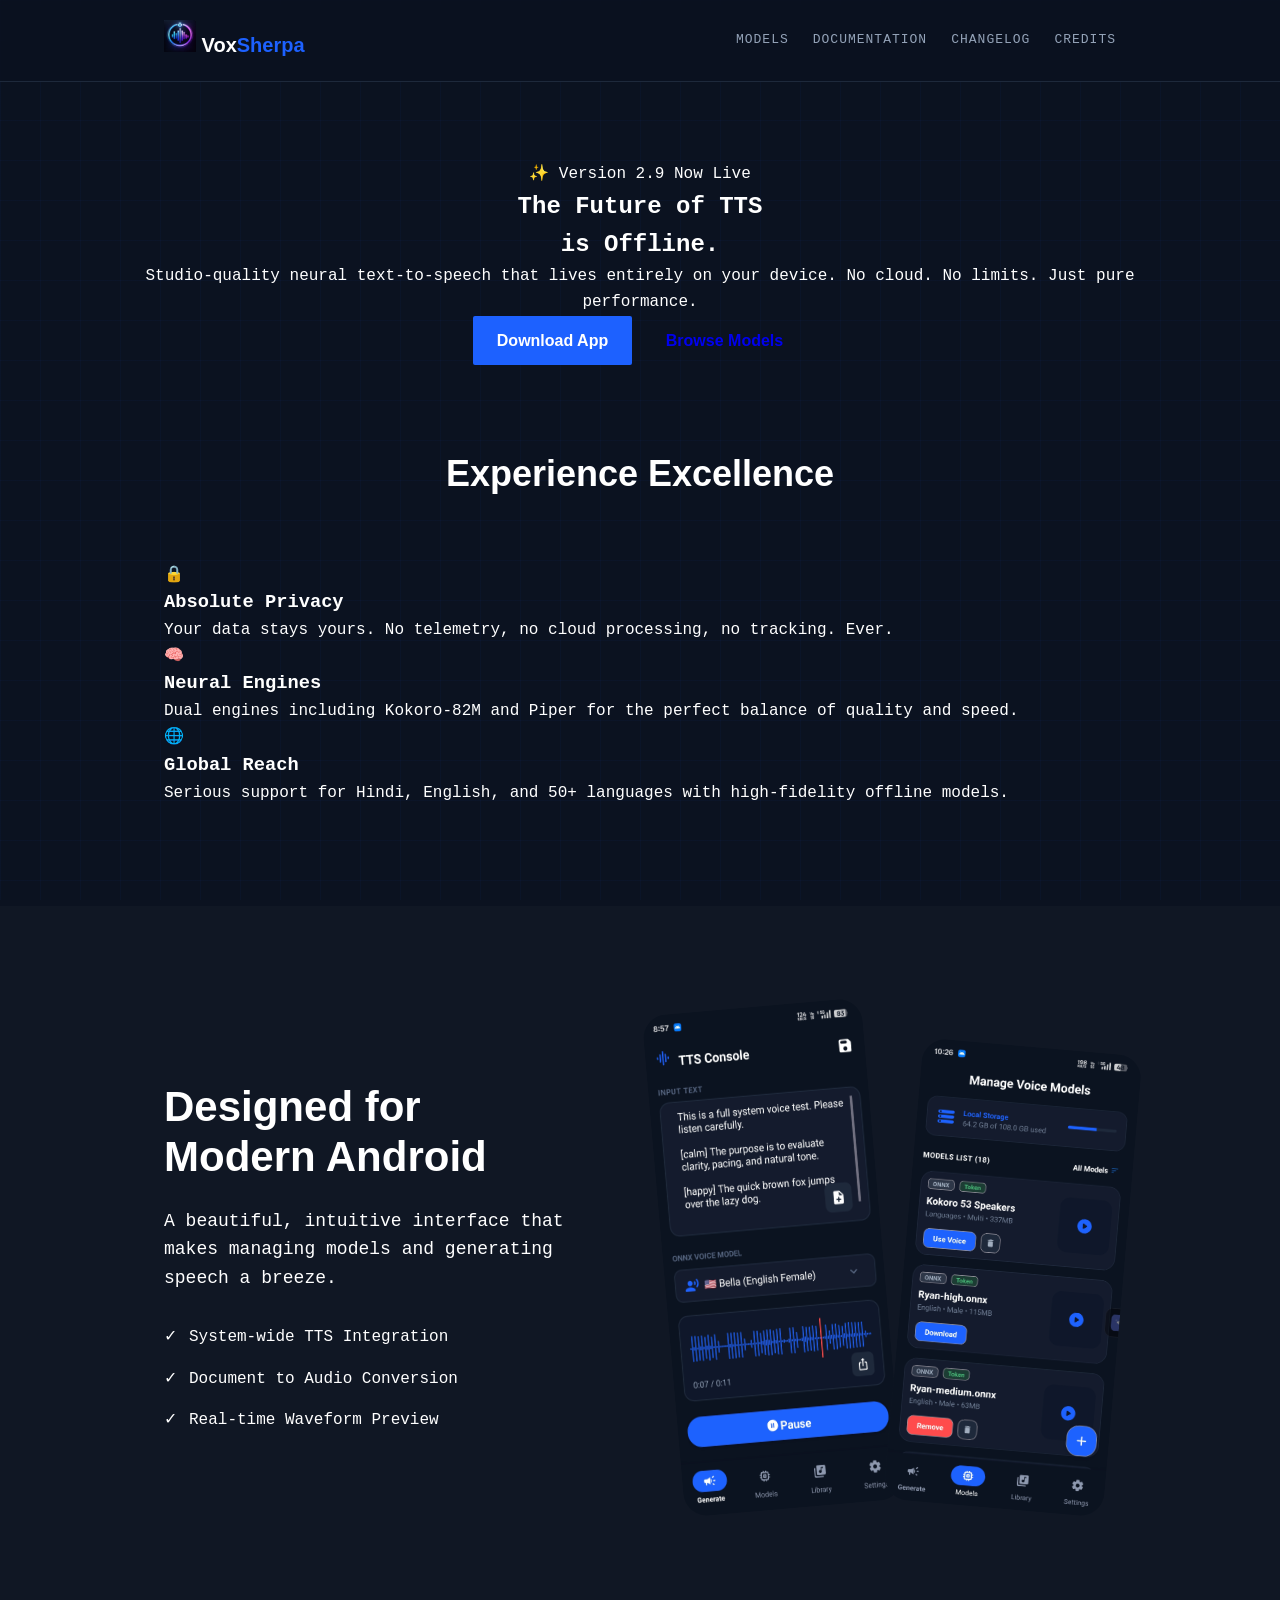
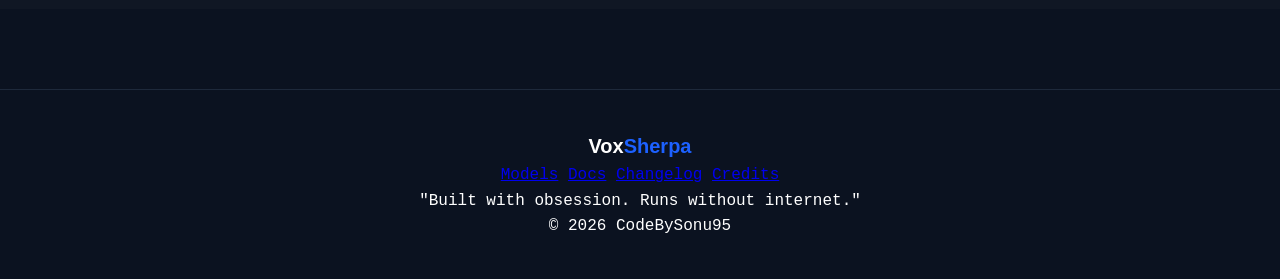
==== commit 61a46407: "Final Polish: Fix home links, connect to sonusingh9572 repo, improve credits with Pocket TTS, and up" ====
--- a/index.html
+++ b/index.html
@@ -3,422 +3,84 @@
 <head>
   <meta charset="UTF-8">
   <meta name="viewport" content="width=device-width, initial-scale=1.0">
-  <title>VoxSherpa TTS — Studio Quality Offline Neural TTS for Android</title>
-  <link href="https://fonts.googleapis.com/css2?family=Share+Tech+Mono&family=Syne:wght@400;700;800&family=JetBrains+Mono:wght@300;400;700&display=swap" rel="stylesheet">
-  <style>
-    :root {
-      --bg: #0B1220;
-      --bg2: #131B2D;
-      --surface: #1A2235;
-      --border: #1E293B;
-      --blue: #1D61FF;
-      --blue-dim: rgba(29, 97, 255, 0.15);
-      --blue-glow: 0 0 24px rgba(29, 97, 255, 0.4);
-      --text: #FFFFFF;
-      --text-mid: #94A3B8;
-      --text-dim: #566580;
-      --text-dark: #2D3A4F;
-      --green: #10b981;
-      --amber: #f59e0b;
-    }
-
-    * { margin: 0; padding: 0; box-sizing: border-box; }
-    html { scroll-behavior: smooth; }
-
-    body {
-      background: var(--bg);
-      color: var(--text);
-      font-family: 'JetBrains Mono', monospace;
-      overflow-x: hidden;
-      line-height: 1.6;
-    }
-
-    /* GRID BG */
-    body::before {
-      content: '';
-      position: fixed;
-      inset: 0;
-      background-image: linear-gradient(rgba(29, 97, 255, 0.04) 1px, transparent 1px),
-        linear-gradient(90deg, rgba(29, 97, 255, 0.04) 1px, transparent 1px);
-      background-size: 40px 40px;
-      pointer-events: none;
-      z-index: 0;
-    }
-
-    .container {
-      max-width: 1100px;
-      margin: 0 auto;
-      padding: 0 24px;
-      position: relative;
-      z-index: 2;
-    }
-
-    /* NAVBAR */
-    nav {
-      padding: 20px 0;
-      border-bottom: 1px solid var(--border);
-      background: rgba(11, 18, 32, 0.8);
-      backdrop-filter: blur(10px);
-      position: sticky;
-      top: 0;
-      z-index: 100;
-    }
-
-    nav .container {
-      display: flex;
-      justify-content: space-between;
-      align-items: center;
-    }
-
-    .logo {
-      font-family: 'Syne', sans-serif;
-      font-weight: 800;
-      font-size: 24px;
-      text-decoration: none;
-      color: var(--text);
-      display: flex;
-      align-items: center;
-      gap: 10px;
-    }
-
-    .logo img {
-      width: 32px;
-      height: 32px;
-    }
-
-    .logo span {
-      color: var(--blue);
-    }
-
-    .nav-links {
-      display: flex;
-      gap: 32px;
-    }
-
-    .nav-links a {
-      text-decoration: none;
-      color: var(--text-mid);
-      font-size: 13px;
-      font-family: 'Share Tech Mono', monospace;
-      text-transform: uppercase;
-      letter-spacing: 1px;
-      transition: color 0.3s;
-    }
-
-    .nav-links a:hover {
-      color: var(--blue);
-    }
-
-    /* HERO SECTION */
-    .hero {
-      min-height: 80vh;
-      display: flex;
-      flex-direction: column;
-      align-items: center;
-      justify-content: center;
-      text-align: center;
-      padding: 100px 0;
-    }
-
-    .hero-pill {
-      display: inline-flex;
-      align-items: center;
-      gap: 8px;
-      background: rgba(29, 97, 255, 0.1);
-      border: 1px solid rgba(29, 97, 255, 0.3);
-      color: var(--blue);
-      padding: 6px 16px;
-      border-radius: 100px;
-      font-size: 11px;
-      font-family: 'Share Tech Mono', monospace;
-      margin-bottom: 32px;
-      text-transform: uppercase;
-      letter-spacing: 1px;
-    }
-
-    .hero-title {
-      font-family: 'Syne', sans-serif;
-      font-size: clamp(40px, 8vw, 72px);
-      font-weight: 800;
-      letter-spacing: -2px;
-      line-height: 1;
-      margin-bottom: 24px;
-    }
-
-    .hero-title span {
-      color: var(--blue);
-    }
-
-    .hero-desc {
-      max-width: 650px;
-      font-size: 18px;
-      color: var(--text-mid);
-      margin-bottom: 48px;
-    }
-
-    .hero-btns {
-      display: flex;
-      gap: 16px;
-      justify-content: center;
-      flex-wrap: wrap;
-    }
-
-    .btn {
-      padding: 16px 32px;
-      border-radius: 4px;
-      font-family: 'Syne', sans-serif;
-      font-weight: 800;
-      text-decoration: none;
-      font-size: 16px;
-      transition: all 0.3s;
-      display: inline-flex;
-      align-items: center;
-      gap: 12px;
-    }
-
-    .btn-primary {
-      background: var(--blue);
-      color: white;
-    }
-
-    .btn-primary:hover {
-      background: #1450e0;
-      box-shadow: var(--blue-glow);
-      transform: translateY(-2px);
-    }
-
-    .btn-outline {
-      border: 1px solid var(--border);
-      color: var(--text);
-      background: var(--bg2);
-    }
-
-    .btn-outline:hover {
-      border-color: var(--blue);
-      color: var(--blue);
-      transform: translateY(-2px);
-    }
-
-    /* FEATURES GRID */
-    .section-label {
-      font-family: 'Share Tech Mono', monospace;
-      font-size: 12px;
-      color: var(--blue);
-      letter-spacing: 4px;
-      text-transform: uppercase;
-      margin-bottom: 16px;
-      text-align: center;
-    }
-
-    .section-title {
-      font-family: 'Syne', sans-serif;
-      font-size: clamp(32px, 5vw, 48px);
-      font-weight: 800;
-      text-align: center;
-      margin-bottom: 64px;
-    }
-
-    .features-grid {
-      display: grid;
-      grid-template-columns: repeat(auto-fit, minmax(300px, 1fr));
-      gap: 24px;
-      margin-bottom: 100px;
-    }
-
-    .feature-card {
-      background: var(--bg2);
-      border: 1px solid var(--border);
-      padding: 40px;
-      border-radius: 8px;
-      transition: all 0.3s;
-    }
-
-    .feature-card:hover {
-      border-color: var(--blue);
-      transform: translateY(-8px);
-      background: var(--surface);
-    }
-
-    .feature-icon {
-      font-size: 32px;
-      margin-bottom: 24px;
-    }
-
-    .feature-card h3 {
-      font-family: 'Syne', sans-serif;
-      font-size: 22px;
-      font-weight: 800;
-      margin-bottom: 16px;
-    }
-
-    .feature-card p {
-      color: var(--text-mid);
-      font-size: 14px;
-      line-height: 1.8;
-    }
-
-    /* SCREENSHOTS */
-    .screenshots {
-      padding: 100px 0;
-      background: rgba(29, 97, 255, 0.02);
-      border-top: 1px solid var(--border);
-      border-bottom: 1px solid var(--border);
-    }
-
-    .screenshots-scroll {
-      display: flex;
-      gap: 24px;
-      overflow-x: auto;
-      padding: 20px 0;
-      scrollbar-width: none;
-    }
-
-    .screenshots-scroll::-webkit-scrollbar { display: none; }
-
-    .screenshot-item {
-      flex: 0 0 280px;
-      border-radius: 20px;
-      overflow: hidden;
-      border: 4px solid var(--border);
-      transition: transform 0.3s;
-    }
-
-    .screenshot-item:hover {
-      transform: scale(1.05);
-      border-color: var(--blue);
-    }
-
-    .screenshot-item img {
-      width: 100%;
-      display: block;
-    }
-
-    /* FOOTER */
-    footer {
-      padding: 80px 0 40px;
-      text-align: center;
-      border-top: 1px solid var(--border);
-    }
-
-    .footer-logo {
-      font-family: 'Syne', sans-serif;
-      font-weight: 800;
-      font-size: 28px;
-      margin-bottom: 24px;
-    }
-
-    .footer-links {
-      display: flex;
-      justify-content: center;
-      gap: 40px;
-      margin-bottom: 40px;
-    }
-
-    .footer-links a {
-      color: var(--text-mid);
-      text-decoration: none;
-      font-family: 'Share Tech Mono', monospace;
-      font-size: 14px;
-      text-transform: uppercase;
-    }
-
-    .footer-links a:hover { color: var(--blue); }
-
-    .copyright {
-      color: var(--text-dim);
-      font-size: 12px;
-    }
-
-    /* ANIMATIONS */
-    @keyframes fadeIn {
-      from { opacity: 0; transform: translateY(20px); }
-      to { opacity: 1; transform: translateY(0); }
-    }
-
-    .reveal {
-      animation: fadeIn 0.8s ease forwards;
-    }
-  </style>
+  <title>VoxSherpa TTS — Premium Offline Neural TTS for Android</title>
+  <link rel="stylesheet" href="docs/site/css/style.css">
 </head>
 <body>
-
-  <nav>
+  <div class="bg-gradient"></div>
+  
+  <nav id="navbar">
     <div class="container">
       <a href="index.html" class="logo">
-        <img src="docs/site/assets/images/icon.png" alt="VoxSherpa Icon">
+        <img src="docs/site/assets/images/icon.png" alt="VoxSherpa" style="width: 32px; height: 32px;">
         Vox<span>Sherpa</span>
       </a>
       <div class="nav-links">
         <a href="docs/site/models/index.html">Models</a>
+        <a href="docs/site/docs/index.html">Documentation</a>
         <a href="docs/site/changelog/index.html">Changelog</a>
-        <a href="docs/site/feedback/index.html">Feedback</a>
-        <a href="docs/site/survey/index.html">Survey</a>
+        <a href="docs/site/credits/index.html">Credits</a>
       </div>
     </div>
   </nav>
 
   <main>
     <section class="hero container">
-      <div class="hero-pill">Now Live on Google Play · V2.9</div>
-      <h1 class="hero-title">Studio Quality <span>Offline</span> Neural TTS</h1>
-      <p class="hero-desc">The most powerful offline text-to-speech engine for Android. No cloud, no internet, no compromise on quality. Hindi, English, and 50+ languages.</p>
-      <div class="hero-btns">
-        <a href="https://play.google.com/store/apps/details?id=com.CodeBySonu.VoxSherpa" class="btn btn-primary">
-          Get it on Play Store
-        </a>
-        <a href="docs/site/models/index.html" class="btn btn-outline">
-          Download Models
-        </a>
+      <div class="hero-badge">✨ Version 2.9 Now Live</div>
+      <h1><span>The Future of TTS</span><br>is Offline.</h1>
+      <p>Studio-quality neural text-to-speech that lives entirely on your device. No cloud. No limits. Just pure performance.</p>
+      <div class="btn-group">
+        <a href="https://play.google.com/store/apps/details?id=com.CodeBySonu.VoxSherpa" class="btn btn-primary">Download App</a>
+        <a href="docs/site/models/index.html" class="btn btn-secondary">Browse Models</a>
       </div>
     </section>
 
-    <section class="container">
-      <div class="section-label">Features</div>
-      <h2 class="section-title">Why choose VoxSherpa?</h2>
+    <section class="container" style="padding-bottom: 100px;">
+      <div style="text-align: center; margin-bottom: 60px;">
+        <h2 style="font-family: 'Plus Jakarta Sans', sans-serif; font-size: 36px; font-weight: 800;">Experience Excellence</h2>
+      </div>
       
       <div class="features-grid">
-        <div class="feature-card">
+        <div class="glass-card feature-card">
           <div class="feature-icon">🔒</div>
-          <h3>100% Private</h3>
-          <p>Your text never leaves your device. All processing happens locally, ensuring total privacy and security.</p>
+          <h3>Absolute Privacy</h3>
+          <p>Your data stays yours. No telemetry, no cloud processing, no tracking. Ever.</p>
         </div>
-        <div class="feature-card">
+        <div class="glass-card feature-card">
           <div class="feature-icon">🧠</div>
-          <h3>Kokoro Engine</h3>
-          <p>Experience studio-grade voices that rival ElevenLabs, running fully offline on your mobile hardware.</p>
+          <h3>Neural Engines</h3>
+          <p>Dual engines including Kokoro-82M and Piper for the perfect balance of quality and speed.</p>
         </div>
-        <div class="feature-card">
-          <div class="feature-icon">⚡</div>
-          <h3>Piper & VITS</h3>
-          <p>Lightning-fast generation for daily use. Natural, clear speech even on budget Android devices.</p>
-        </div>
-        <div class="feature-card">
+        <div class="glass-card feature-card">
           <div class="feature-icon">🌐</div>
-          <h3>Multilingual</h3>
-          <p>Serious support for Hindi, English, Japanese, Chinese, and over 50 other languages offline.</p>
-        </div>
-        <div class="feature-card">
-          <div class="feature-icon">📄</div>
-          <h3>Doc to Audio</h3>
-          <p>Convert PDFs and TXT files to high-quality audio instantly. Listen to your documents on the go.</p>
-        </div>
-        <div class="feature-card">
-          <div class="feature-icon">⚙️</div>
-          <h3>System TTS</h3>
-          <p>Set VoxSherpa as your default Android TTS engine and use professional voices in any app.</p>
+          <h3>Global Reach</h3>
+          <p>Serious support for Hindi, English, and 50+ languages with high-fidelity offline models.</p>
         </div>
       </div>
     </section>
 
-    <section class="screenshots">
+    <section style="background: rgba(255,255,255,0.02); padding: 100px 0;">
       <div class="container">
-        <div class="section-label">Gallery</div>
-        <h2 class="section-title">App Interface</h2>
-        <div class="screenshots-scroll">
-          <div class="screenshot-item"><img src="docs/site/assets/images/1.jpg" alt="Screen 1"></div>
-          <div class="screenshot-item"><img src="docs/site/assets/images/2.jpg" alt="Screen 2"></div>
-          <div class="screenshot-item"><img src="docs/site/assets/images/3.jpg" alt="Screen 3"></div>
-          <div class="screenshot-item"><img src="docs/site/assets/images/4.jpg" alt="Screen 4"></div>
+        <div style="display: flex; align-items: center; gap: 60px; flex-wrap: wrap;">
+          <div style="flex: 1; min-width: 300px;">
+            <h2 style="font-family: 'Plus Jakarta Sans', sans-serif; font-size: 42px; font-weight: 800; line-height: 1.2; margin-bottom: 24px;">Designed for<br>Modern Android</h2>
+            <p style="color: var(--text-muted); font-size: 18px; margin-bottom: 32px;">A beautiful, intuitive interface that makes managing models and generating speech a breeze.</p>
+            <ul style="list-style: none; display: grid; gap: 16px;">
+              <li style="display: flex; align-items: center; gap: 12px; color: var(--text-muted);">
+                <span style="color: var(--primary);">✓</span> System-wide TTS Integration
+              </li>
+              <li style="display: flex; align-items: center; gap: 12px; color: var(--text-muted);">
+                <span style="color: var(--primary);">✓</span> Document to Audio Conversion
+              </li>
+              <li style="display: flex; align-items: center; gap: 12px; color: var(--text-muted);">
+                <span style="color: var(--primary);">✓</span> Real-time Waveform Preview
+              </li>
+            </ul>
+          </div>
+          <div style="flex: 1; min-width: 300px; display: flex; gap: 20px; justify-content: center;">
+            <img src="docs/site/assets/images/1.jpg" alt="App Screen" style="width: 220px; border-radius: 24px; border: 4px solid var(--glass-border); transform: rotate(-5deg);">
+            <img src="docs/site/assets/images/2.jpg" alt="App Screen" style="width: 220px; border-radius: 24px; border: 4px solid var(--glass-border); transform: rotate(5deg); margin-top: 40px;">
+          </div>
         </div>
       </div>
     </section>
@@ -426,17 +88,28 @@
 
   <footer>
     <div class="container">
-      <div class="footer-logo">Vox<span>Sherpa</span></div>
-      <div class="footer-links">
-        <a href="docs/site/models/index.html">Models</a>
-        <a href="docs/site/changelog/index.html">Changelog</a>
-        <a href="docs/site/feedback/index.html">Feedback</a>
-        <a href="docs/site/survey/index.html">Survey</a>
-        <a href="https://github.com/CodeBySonu95/VoxSherpa-TTS">GitHub</a>
+      <div class="footer-content">
+        <a href="index.html" class="logo">Vox<span>Sherpa</span></a>
+        <div class="footer-links">
+          <a href="docs/site/models/index.html">Models</a>
+          <a href="docs/site/docs/index.html">Docs</a>
+          <a href="docs/site/changelog/index.html">Changelog</a>
+          <a href="docs/site/credits/index.html">Credits</a>
+        </div>
       </div>
       <p class="copyright">"Built with obsession. Runs without internet."<br>&copy; 2026 CodeBySonu95</p>
     </div>
   </footer>
 
+  <script>
+    window.addEventListener('scroll', () => {
+      const nav = document.getElementById('navbar');
+      if (window.scrollY > 50) {
+        nav.classList.add('scrolled');
+      } else {
+        nav.classList.remove('scrolled');
+      }
+    });
+  </script>
 </body>
 </html>
--- a/docs/site/css/style.css
+++ b/docs/site/css/style.css
@@ -0,0 +1,254 @@
+:root {
+  --bg: #0B1220;
+  --bg2: #131B2D;
+  --surface: #1A2235;
+  --border: #1E293B;
+  --blue: #1D61FF;
+  --blue-dim: rgba(29, 97, 255, 0.15);
+  --blue-glow: 0 0 24px rgba(29, 97, 255, 0.4);
+  --text: #FFFFFF;
+  --text-mid: #94A3B8;
+  --text-dim: #566580;
+  --text-dark: #2D3A4F;
+  --green: #10b981;
+  --amber: #f59e0b;
+  --red: #ef4444;
+}
+
+* {
+  margin: 0;
+  padding: 0;
+  box-sizing: border-box;
+}
+
+html {
+  scroll-behavior: smooth;
+}
+
+body {
+  background: var(--bg);
+  color: var(--text);
+  font-family: 'JetBrains Mono', monospace;
+  overflow-x: hidden;
+  line-height: 1.6;
+}
+
+/* GRID BG */
+body::before {
+  content: '';
+  position: fixed;
+  inset: 0;
+  background-image: linear-gradient(rgba(29, 97, 255, 0.04) 1px, transparent 1px),
+    linear-gradient(90deg, rgba(29, 97, 255, 0.04) 1px, transparent 1px);
+  background-size: 40px 40px;
+  pointer-events: none;
+  z-index: 0;
+}
+
+.container {
+  max-width: 1000px;
+  margin: 0 auto;
+  padding: 0 24px;
+  position: relative;
+  z-index: 2;
+}
+
+/* NAVBAR */
+nav {
+  padding: 20px 0;
+  border-bottom: 1px solid var(--border);
+  background: rgba(11, 18, 32, 0.8);
+  backdrop-filter: blur(10px);
+  position: sticky;
+  top: 0;
+  z-index: 100;
+}
+
+nav .container {
+  display: flex;
+  justify-content: space-between;
+  align-items: center;
+}
+
+.logo {
+  font-family: 'Syne', sans-serif;
+  font-weight: 800;
+  font-size: 20px;
+  text-decoration: none;
+  color: var(--text);
+}
+
+.logo span {
+  color: var(--blue);
+}
+
+.nav-links {
+  display: flex;
+  gap: 24px;
+}
+
+.nav-links a {
+  text-decoration: none;
+  color: var(--text-mid);
+  font-size: 13px;
+  font-family: 'Share Tech Mono', monospace;
+  text-transform: uppercase;
+  letter-spacing: 1px;
+  transition: color 0.3s;
+}
+
+.nav-links a:hover, .nav-links a.active {
+  color: var(--blue);
+}
+
+/* HERO SECTION */
+.hero {
+  padding: 80px 0;
+  text-align: center;
+}
+
+.section-label {
+  font-family: 'Share Tech Mono', monospace;
+  font-size: 11px;
+  color: var(--blue);
+  letter-spacing: 3px;
+  text-transform: uppercase;
+  margin-bottom: 16px;
+}
+
+.section-title {
+  font-family: 'Syne', sans-serif;
+  font-size: clamp(32px, 5vw, 48px);
+  font-weight: 800;
+  letter-spacing: -1.5px;
+  line-height: 1.1;
+  margin-bottom: 24px;
+}
+
+.hl {
+  color: var(--blue);
+}
+
+/* CARDS */
+.card {
+  background: var(--bg2);
+  border: 1px solid var(--border);
+  border-radius: 4px;
+  padding: 24px;
+  margin-bottom: 24px;
+  transition: transform 0.3s, border-color 0.3s;
+}
+
+.card:hover {
+  border-color: rgba(29, 97, 255, 0.5);
+  transform: translateY(-4px);
+}
+
+/* BUTTONS */
+.btn {
+  display: inline-flex;
+  align-items: center;
+  gap: 10px;
+  padding: 12px 24px;
+  border-radius: 2px;
+  font-family: 'Syne', sans-serif;
+  font-weight: 800;
+  text-decoration: none;
+  transition: all 0.3s;
+  cursor: pointer;
+  border: none;
+}
+
+.btn-primary {
+  background: var(--blue);
+  color: #fff;
+}
+
+.btn-primary:hover {
+  background: #1450e0;
+  box-shadow: var(--blue-glow);
+}
+
+.btn-outline {
+  background: transparent;
+  border: 1px solid var(--blue);
+  color: var(--blue);
+}
+
+.btn-outline:hover {
+  background: var(--blue-dim);
+}
+
+/* TABLES */
+table {
+  width: 100%;
+  border-collapse: collapse;
+  margin: 20px 0;
+}
+
+th {
+  text-align: left;
+  padding: 12px;
+  border-bottom: 2px solid var(--border);
+  color: var(--text-dim);
+  font-family: 'Share Tech Mono', monospace;
+  text-transform: uppercase;
+  font-size: 12px;
+}
+
+td {
+  padding: 12px;
+  border-bottom: 1px solid var(--border);
+  font-size: 14px;
+}
+
+/* FORMS */
+.form-group {
+  margin-bottom: 20px;
+}
+
+label {
+  display: block;
+  margin-bottom: 8px;
+  font-size: 13px;
+  color: var(--text-mid);
+}
+
+input, textarea, select {
+  width: 100%;
+  padding: 12px;
+  background: var(--surface);
+  border: 1px solid var(--border);
+  color: var(--text);
+  font-family: 'JetBrains Mono', monospace;
+  border-radius: 4px;
+}
+
+input:focus, textarea:focus {
+  outline: none;
+  border-color: var(--blue);
+}
+
+/* FOOTER */
+footer {
+  padding: 40px 0;
+  border-top: 1px solid var(--border);
+  text-align: center;
+  margin-top: 80px;
+}
+
+.footer-logo {
+  font-family: 'Syne', sans-serif;
+  font-weight: 800;
+  font-size: 18px;
+  margin-bottom: 12px;
+}
+
+.footer-logo span {
+  color: var(--blue);
+}
+
+.footer-text {
+  color: var(--text-dim);
+  font-size: 12px;
+}
